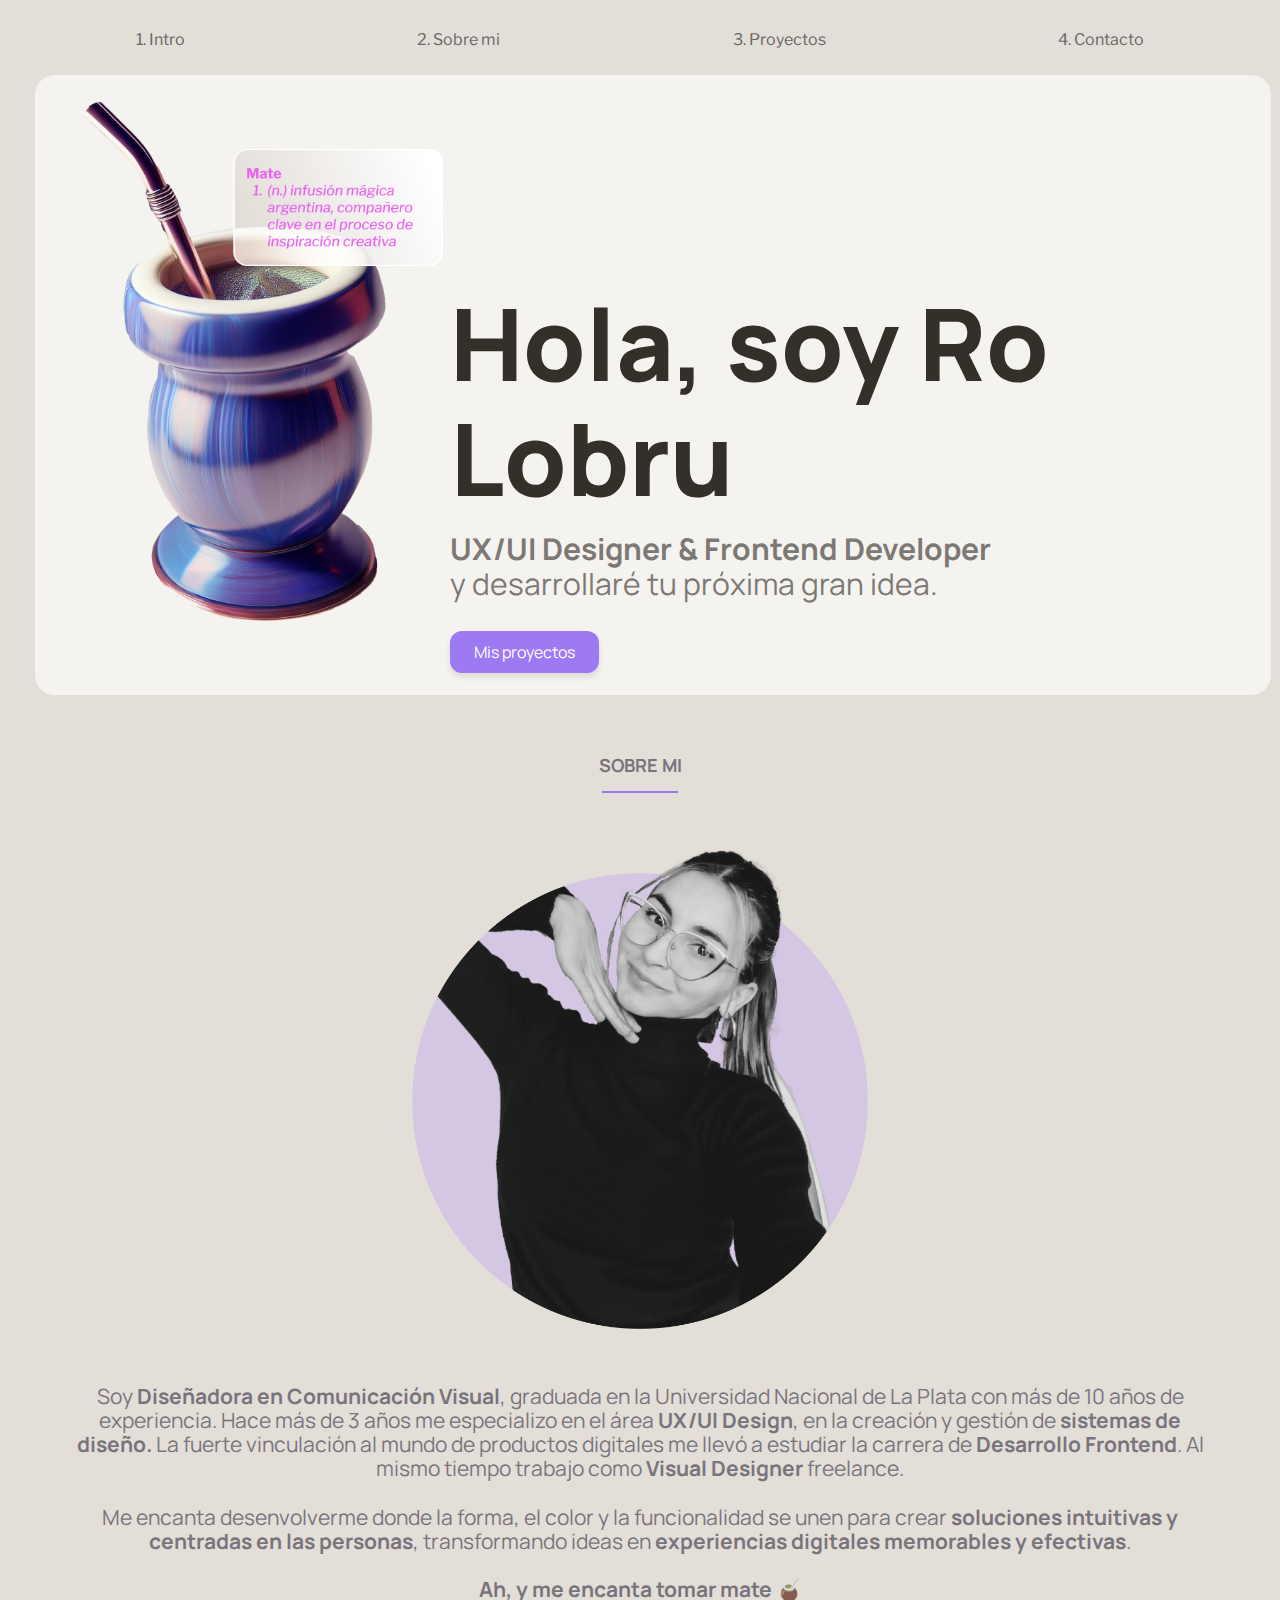
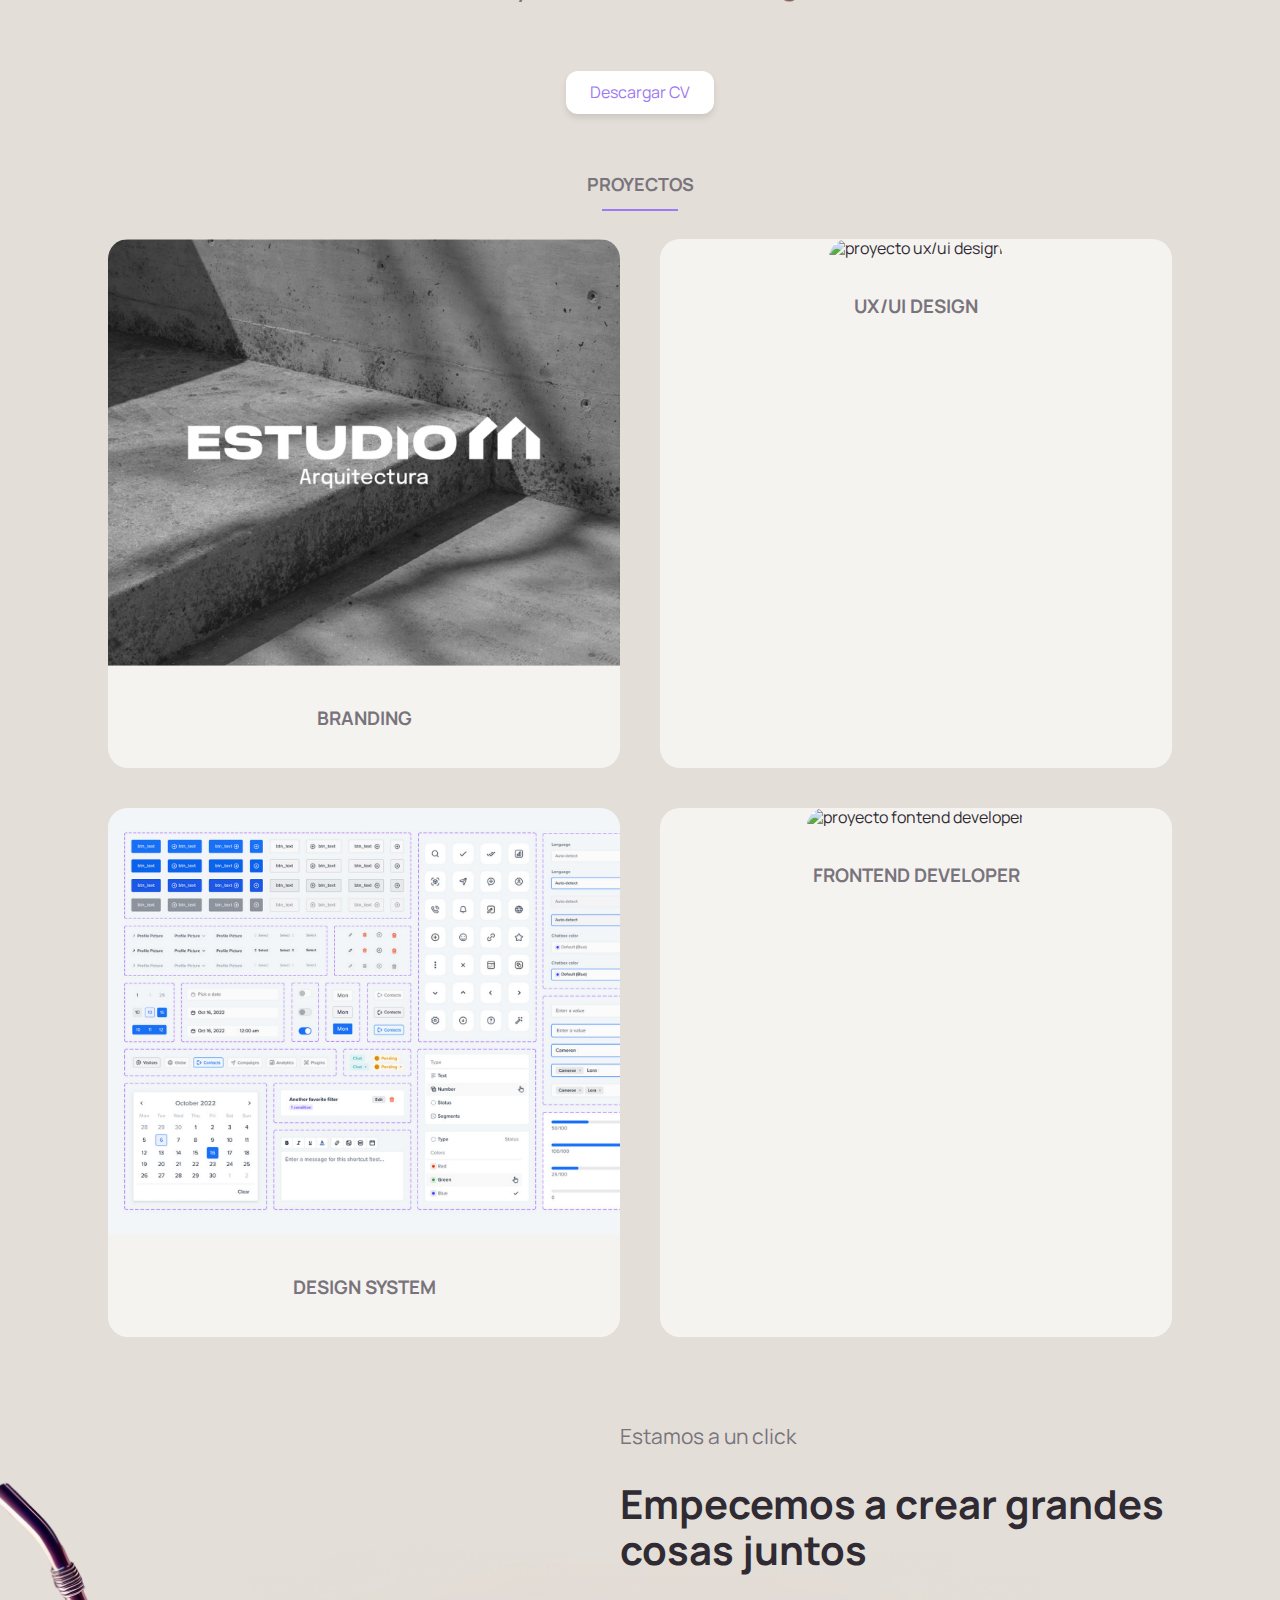
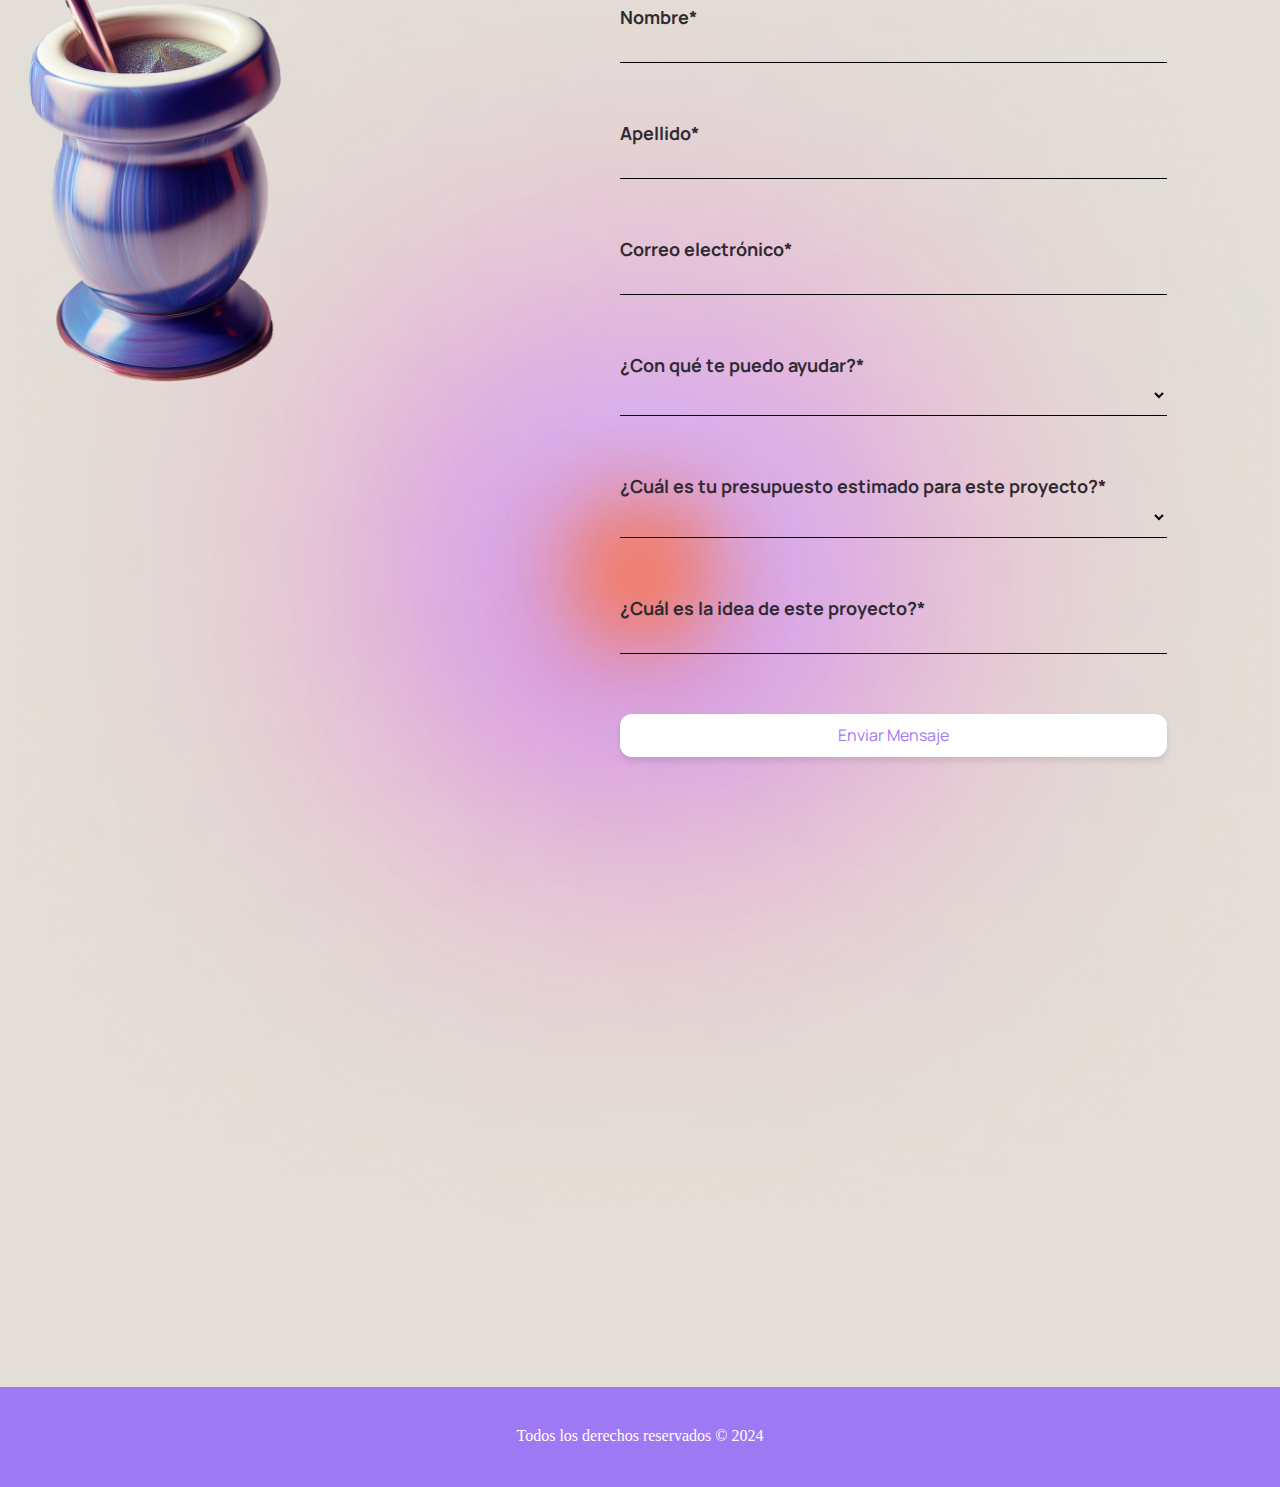
==== index.html @ 8828d111 "Agregando el footer" ====
<!DOCTYPE html>
<html lang="en">

<head>
    <meta charset="UTF-8">
    <meta name="viewport" content="width=device-width, initial-scale=1.0">
    <title>Portfolio</title>
    <link rel="stylesheet" href="style.css">
    <link rel="stylesheet" href="normalize.css">
    <link rel="preconnect" href="https://fonts.googleapis.com">
    <link rel="preconnect" href="https://fonts.gstatic.com" crossorigin>
    <link href="https://fonts.googleapis.com/css2?family=Libre+Franklin:ital,wght@0,100..900;1,100..900&display=swap"
        rel="stylesheet">
    <link rel="preconnect" href="https://fonts.googleapis.com">
    <link rel="preconnect" href="https://fonts.gstatic.com" crossorigin>
    <link
        href="https://fonts.googleapis.com/css2?family=Libre+Franklin:ital,wght@0,100..900;1,100..900&family=Manrope:wght@200..800&display=swap"
        rel="stylesheet">
</head>

<body>
    <header>
        <nav>
            <ul class="contenedor-menu">
                <li><a class="link" href="#intro">1. Intro</a></li>
                <li><a class="link" href="#sobre-mi">2. Sobre mi</a></li>
                <li><a class="link" href="#proyectos">3. Proyectos</a></li>
                <li><a class="link" href="#contacto">4. Contacto</a></li>
            </ul>

            <div class="icono">
                <img src="./icono-menu.svg" alt="icono-menu">
            </div>
        </nav>
    </header>

    <main>
        <section id="intro">
            <img src="./mate.png" alt="mate-bebida-creativa">
            <div class="contenedor-info">
                <h1>Hola, soy <b>Ro Lobru</b>
                </h1>
                <p> <b>UX/UI Designer & Frontend Developer</b>
                    <br> y desarrollaré tu próxima gran idea.
                </p>
                <button class="boton-proyectos">Mis proyectos</button>
            </div>
        </section>

        <section id="sobre-mi">
            <h2>SOBRE MI</h2>
            <hr class="linea-decorativa">
            <img src="./ro.png" alt="Rocio Lobruno - UX/UI Design, Frontend Developer">
            <p>Soy <b>Diseñadora en Comunicación Visual</b>, graduada en la Universidad Nacional de La Plata con más de
                10 años de experiencia. Hace más de 3 años me especializo en el área <b>UX/UI Design</b>, en la creación
                y gestión de <b>sistemas de diseño.</b> La fuerte vinculación al mundo de productos digitales me llevó a
                estudiar la carrera de <b>Desarrollo Frontend</b>. Al mismo tiempo trabajo como <b>Visual Designer</b>
                freelance.
                <br><br>Me encanta desenvolverme donde la forma, el color y la funcionalidad se unen para crear
                <b>soluciones intuitivas y centradas en las personas</b>, transformando ideas en <b>experiencias
                    digitales memorables y efectivas</b>.
                <br><br><b>Ah, y me encanta tomar mate 🧉</b>
            </p>
            <button class="boton-descargar">Descargar CV</button>
        </section>

        <section id="proyectos">
            <h2>PROYECTOS</h2>
            <hr class="linea-decorativa">

            <div class="grilla-proyectos">

                <section class="proyecto">
                    <img src="./proyecto1.png" alt="proyecto branding">
                    <h3 class="branding">BRANDING</h3>
                </section>

                <section class="proyecto">
                    <img src="./proyecto2.png" alt="proyecto ux/ui design">
                    <h3 class="branding">UX/UI DESIGN</h3>
                </section>

                <section class="proyecto">
                    <img src="./proyecto3.png" alt="proyecto design system">
                    <h3 class="branding">DESIGN SYSTEM</h3>
                </section>

                <section class="proyecto">
                    <img src="./proyecto4.png" alt="proyecto fontend developer">
                    <h3 class="branding">FRONTEND DEVELOPER</h3>
                </section>

            </div>
        </section>

        <section id="contacto">

            <form>
                <div class="contenedor-img">
                    <img src="./matesintexto.png" alt="mate-bebida-creativa">
                </div>

                <div class="contenedor-info">
                    <p>Estamos a un click</p>
                    <h2>Empecemos a crear grandes cosas juntos
                    </h2>

                    <div>
                        <label>Nombre*</label>
                        <input type="nombre" />
                    </div>
                    <div>
                        <label>Apellido*</label>
                        <input type="apellido" />
                    </div>
                    <div>
                        <label>Correo electrónico*</label>
                        <input type="correo-electrónico" />
                    </div>
                    <div>
                        <label>¿Con qué te puedo ayudar?*</label>
                        <select>
                            <option></option>
                            <option> Branding </option>
                            <option> Diseño UX/UI </option>
                            <option> Design System </option>
                            <option> Desarrollo Frontend </option>
                        </select>
                    </div>
                    <div>
                        <label>¿Cuál es tu presupuesto estimado para este proyecto?*</label>
                        <select>
                            <option></option>
                            <option> 10K - 20K USD </option>
                            <option> 20K - 50K USD </option>
                            <option> Más de 50K USD </option>
                        </select>
                    </div>
                    <div>
                        <label>¿Cuál es la idea de este proyecto?*</label>
                        <input type="idea-proyecto" />
                    </div>
                    <div>
                        <input class="submit" type="submit" value="Enviar Mensaje" />
                    </div>
                </div>
            </form>
        </section>
    </main>

    <footer>
        <div class="contenedor-footer">
            <p>Todos los derechos reservados © 2024</p>
        </div>
    </footer>

</body>


</html>
---- style.css ----
html, body {
    margin: 0;
    padding: 0;
    height: 100%; 
    display: flex;
    flex-direction: column;
    background-color: #E3DED8;
}

main {
    flex: 1; /* Esto hace que ocupe el espacio restante */
}


.contenedor-menu {
    display: none;
    margin: 20px;
}

.icono {
    display: flex;
    justify-content: end;
    height: 40px;
    align-items: center;
}
.icono img {
    margin: 20px 20px 0 0;
    height: 70%;
    color:  #302a33;
}

#intro {
    width: 85%;
    margin: 10px;
    padding: 10px;
    background-color: #F5F3F0;
    border-radius: 20px;
}

#intro img {
    width: auto;
    height: 400px;
}
.contenedor-info {
    margin: 10px;
    font-family: "Manrope", sans-serif;
}

#intro h1 {
    margin-top: -50px;
    font-size: 50px;
    color:  #302a33
}
#intro p {
    margin-top: -10px;
    font-size: 21px;
    color: #79747c;
}

#intro .boton-proyectos {
    background-color: #9d79f3;
    color:white;
    border: none;
    border-radius: 12px;
    padding: 12px 24px;
    font-size: 16px;
    cursor: pointer;
    box-shadow: 0 4px 6px rgba(0, 0, 0, 0.1);
    transition: all 0.2s ease-in-out;
    outline: none;
  }
  
  #intro .boton-proyectos:hover {
    box-shadow: 0 6px 12px rgba(0, 0, 0, 0.15);
    transform: translateY(-2px); 
  }
  
  #intro .boton-proyectos:active {
    box-shadow: 0 2px 4px rgba(0, 0, 0, 0.2);
    transform: translateY(1px);
  }
  
  #intro .boton-proyectos:focus {
    outline: 2px solid #9d79f3 (0, 122, 255, 0.4);
  }

#sobre-mi .linea-decorativa {
    height: 2px;
    background-color: #9d79f3;
    width: 6%;
    border-style: none;
  }

#sobre-mi {
    display: block;
    text-align: center;
    justify-content: center;
    font-family: "Manrope", sans-serif;
    color: #302a33;

}


#sobre-mi h2 {
    margin-top: 60px;
    font-size: 18px;
    color:  #79747c;
}

#sobre-mi img {
    margin: 0;
    padding: 0;
    width: auto;
    height: 300px;
}

#sobre-mi p {
    margin: 50px;
    margin-top: -20px;
    font-size: 16px;
    color: #79747c;
}


#sobre-mi .boton-descargar {
    background-color: white;
    color: #9d79f3;
    border: none;
    border-radius: 12px;
    padding: 12px 24px;
    font-size: 16px;
    cursor: pointer;
    box-shadow: 0 4px 6px rgba(0, 0, 0, 0.1);
    transition: all 0.2s ease-in-out;
    outline: none;
  }
  
  #sobre-mi .boton-descargar:hover {
    box-shadow: 0 6px 12px rgba(0, 0, 0, 0.15);
    transform: translateY(-2px); 
  }
  
  #sobre-mi .boton-descargar:active {
    box-shadow: 0 2px 4px rgba(0, 0, 0, 0.2);
    transform: translateY(1px);
  }
  
  #sobre-mi .boton-descargar:focus {
    outline: 2px solid #9d79f3 (0, 122, 255, 0.4);
}

#proyectos {
    display: block;
    text-align: center;
    justify-content: center;
    font-family: "Manrope", sans-serif;
    color: #302a33;
}

#proyectos .linea-decorativa {
    height: 2px;
    background-color: #9d79f3;
    width: 6%;
    border-style: none;
  }

#proyectos h2 {
    margin-top: 60px;
    font-size: 18px;
    color:  #79747c;
}

#proyectos .grilla-proyectos {
    width: 100%;
    display: flex;
    justify-content:center;
    flex-wrap: wrap;
}

.grilla-proyectos .proyecto {
    margin: 20px;
    width: 100%;
    background-color: #F5F3F0;
    border-radius: 20px;
}

.grilla-proyectos .proyecto img {
    width: 100%;
    border-radius: 20px 20px 0 0;

}
.grilla-proyectos .proyecto h3 {
    padding: 20px;
    font-family: "Manrope", sans-serif;
    color:#79747c;

}

/* #contacto {
    margin: 0px;
    background-image: url(./fondo-contacto.png);
    background-repeat: no-repeat;
    background-position:center;
    background-size: cover;
    height: 900px;
    display: flex;
    justify-content:flex-start; 
    align-items: stretch; 
    flex-direction: column;
} */
#contacto {
    margin: 0;
    background-image: url(./fondo-contacto.png);
    background-position:center;
    background-size: cover;
    display: flex;
    justify-content:flex-start; 
    align-items: stretch;
    flex-direction: column;
}

#contacto .contenedor-img {
    width: 100%;
    margin: 0;
    padding: 0;
    display: flex;
    justify-content: center;
    align-items: center;
}

#contacto .contenedor-img img {
    width: 250px;
    display: flex;
    justify-content: center;
}

#contacto .contenedor-info {
    margin: 10px;
    font-family: "Manrope", sans-serif;
}

#contacto .contenedor-info p {
    font-size: 21px;
    color: #79747c;
}

#contacto .contenedor-info h2 {
    font-size: 40px;
    color:  #302a33;
    font-weight:bolder;
}
 
#contacto form {
    margin: 10px;
    width: 95%;
    display: flex;
    flex-direction: column;
    justify-content: center;
    align-items: left;
}

#contacto label {
    display: flex;
    font-family: "Manrope", sans-serif;
    font-size: 18px;
    color:  #302a33;
    font-weight:bolder;
}

#contacto form input {
    background: none;
    width: 90%;
    border: none;
    border-bottom: 1px solid #000;
    font-size: 16px;
    padding: 8px 0;
    margin-bottom: 60px;
    outline: none;
    font-family: "Manrope", sans-serif;

}

#contacto form select {
    background: none;
    width: 90%;
    border: none;
    border-bottom: 1px solid #000;
    font-size: 16px;
    padding: 8px 0;
    margin-bottom: 60px;
    outline: none;
    font-family: "Manrope", sans-serif;
}

#contacto form option {
    background-color: #F5F3F0;
}

#contacto form .submit {
    background-color: white;
    color: #9d79f3;
    border: none;
    border-radius: 12px;
    padding: 12px 24px;
    font-size: 16px;
    cursor: pointer;
    box-shadow: 0 4px 6px rgba(0, 0, 0, 0.1);
    transition: all 0.2s ease-in-out;
    outline: none;
}

#contacto form .submit:hover {
    box-shadow: 0 6px 12px rgba(0, 0, 0, 0.15);
    transform: translateY(-2px); 
  }
  
#contacto form .submit:active {
    box-shadow: 0 2px 4px rgba(0, 0, 0, 0.2);
    transform: translateY(1px);
  }
  
#contacto form .submit:focus {
    outline: 2px solid #9d79f3 (0, 122, 255, 0.4);
}


footer .contenedor-footer {
    width:100%;
    height: 100px;
    background-color: #9d79f3;
    text-align: center;
    color: white;
    display: flex;
    justify-content: center;
    align-items: center;
}

@media (min-width: 768px) {  /* tablet */
    header {
        height: 40px; /* Alto fijo del header */
        width: 100vw;
    }
    
    .contenedor-menu {
        height: 40px;
        display: flex;
        justify-content: space-around;
        align-items: center;
        list-style: none;
        margin-top: 20px;
        padding: 0;
    }
    
    .link {
        text-decoration: none; /* Quita el subrayado de los links */
        color: #696969; /* Color de los links */
        font-size: 16px; /* Tamaño de fuente de los links */
        font-family: "Libre Franklin", sans-serif;
    }
    
    .icono {
        display: none; /* Oculta el ícono por defecto */
    }

    #intro {
        display: flex;
        width: 94%;
        margin: 10px;
        padding: 10px;
        background-color: #F5F3F0;
        border-radius: 20px;
    }

    #intro img {
        width: auto;
        height: 400px;
    }

    .contenedor-info {
        margin: 0;
        padding: 0;
        font-family: "Manrope", sans-serif;
    }

    #intro h1 {
        margin-top: 90px;
        font-size: 70px;
        font-weight:900;
        color: #33302A
    }

    #intro p {
        margin-top: -50px;
        font-size: 20px;
        color: #7C7974
    }

    #sobre-mi img {
        margin: 0;
        width: auto;
        height: 500px;
    }
    #sobre-mi p {
        margin: 70px;
        margin-top: -20px;
        font-size: 18px;
        color: #79747c;
    }

    .grilla-proyectos .proyecto {
        width: 40%;
        background-color: #F5F3F0;
        border-radius: 20px;
    }

    #contacto .contenedor-img {
        width: 100%;
        display: flex;
        justify-content: center;
        align-items: center;
    }
    
    #contacto .contenedor-img img {
        width: 250px;
    }


    
}



@media (min-width: 1024px) { /* escritorio */
    #intro {
        display: flex;
        width: 95%;
        margin: 35px;
        padding: 10px;
        background-color: #F5F3F0;
        border-radius: 20px;
    }
    
    #intro img {
        width: auto;
        height: 600px;
    }
    .contenedor-info {
        font-family: "Manrope", sans-serif;
    }
    #intro h1 {
        margin-top: 200px;
        font-size: 100px;
        font-weight:900;
        color: #33302A
    }
    #intro p {
        margin-top: -50px;
        font-size: 30px;
        color: #7C7974
    }
    
    #sobre-mi img {
        margin: 0;
        width: auto;
        height: 600px;
    }

    #sobre-mi p {
        margin: 70px;
        margin-top: -20px;
        font-size: 21px;
        color: #79747c;
    }

    .grilla-proyectos .proyecto {
        width: 40%;
        background-color: #F5F3F0;
        border-radius: 20px;
    }

    #contacto .contenedor-img img {
        position: relative;
        top: 100px;
        right: 500px;
        width: 500px;
    }

    #contacto .contenedor-info {
        width: 50%;
        position: relative;
        left: 600px;
        top: -550px;
    }

}
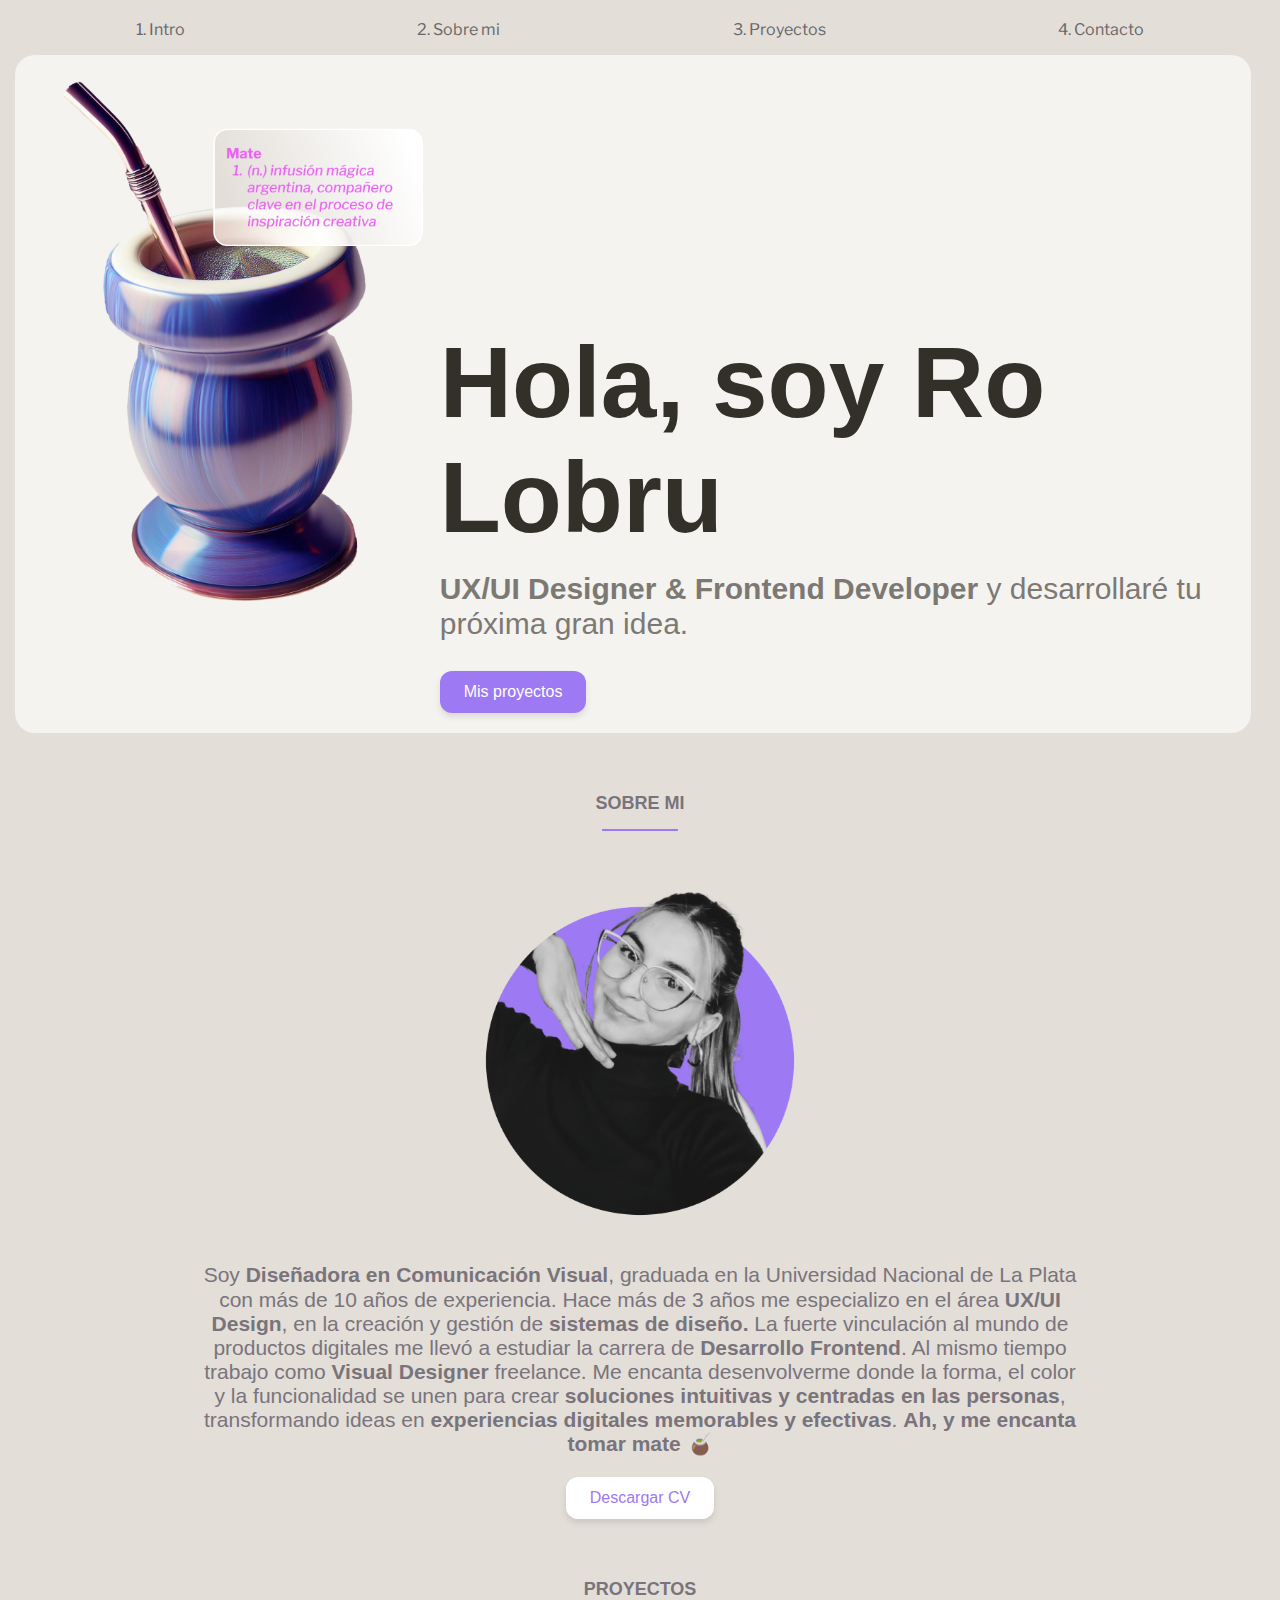
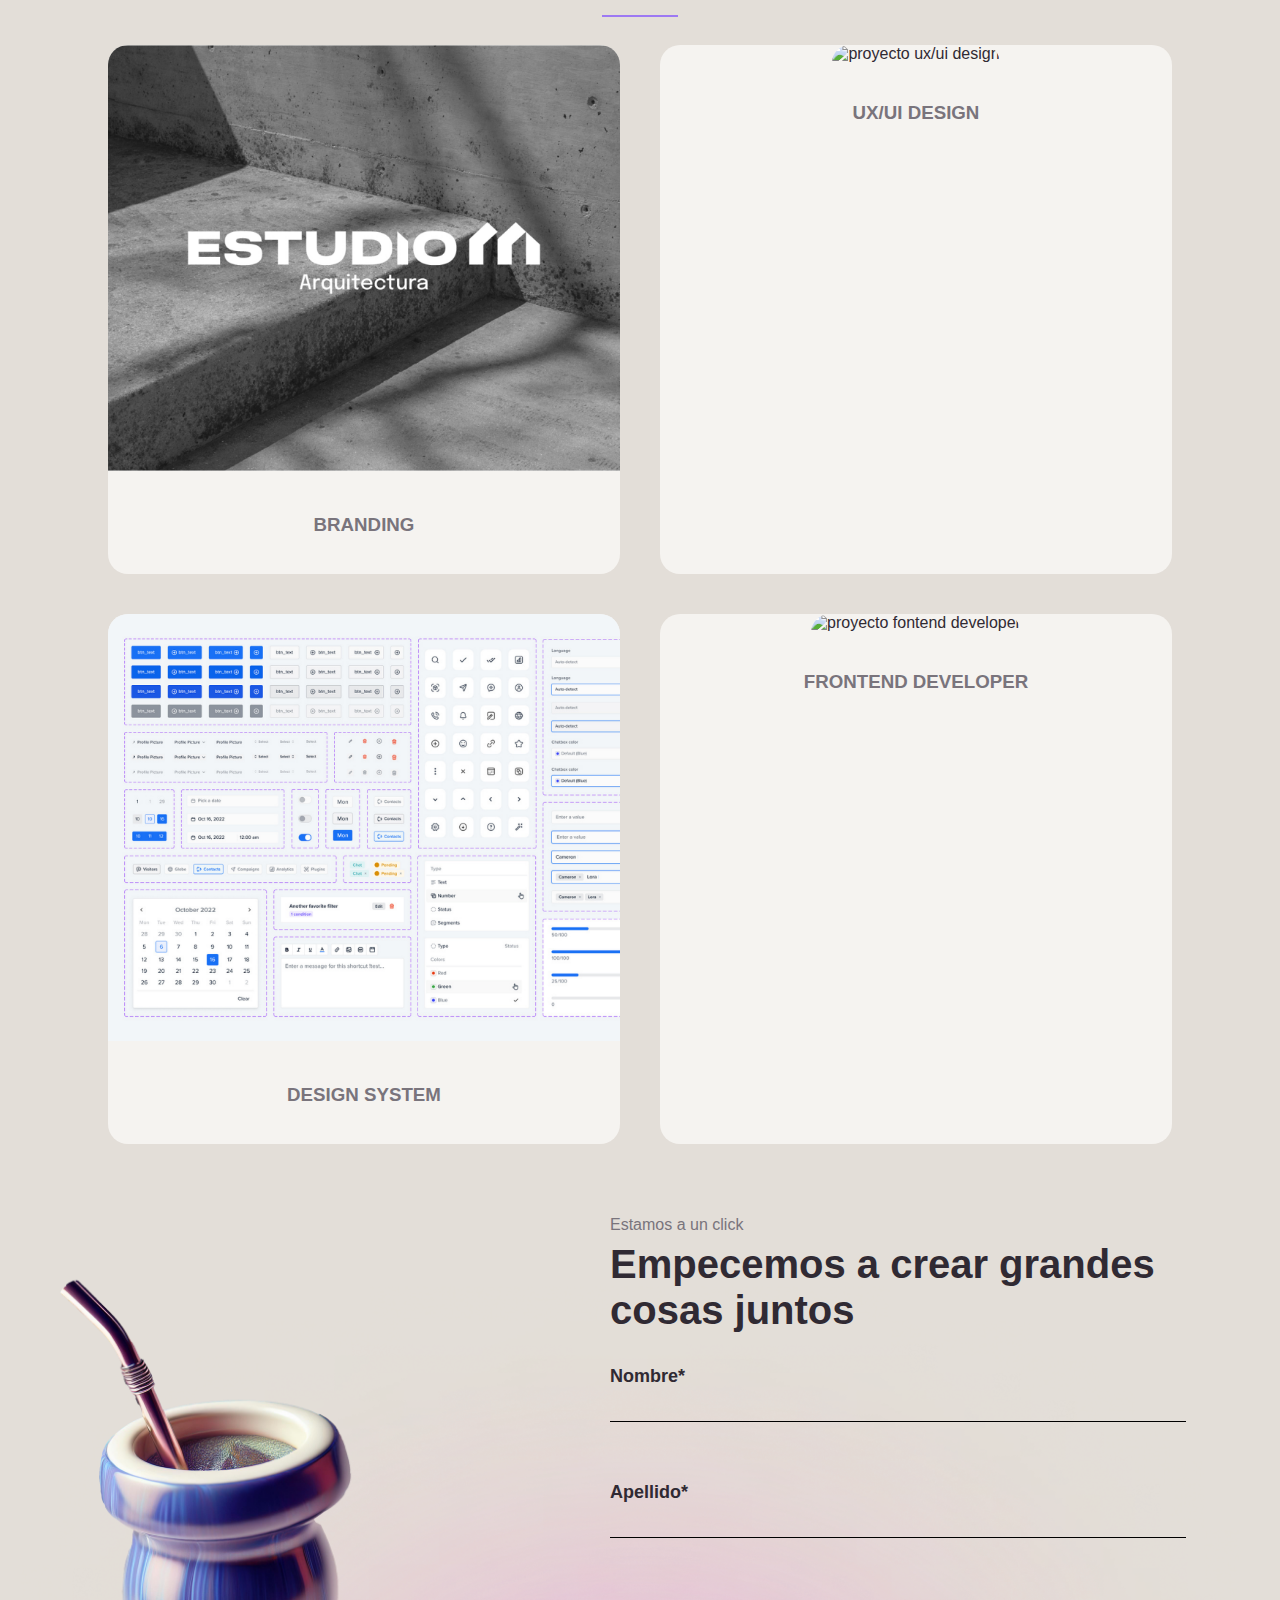
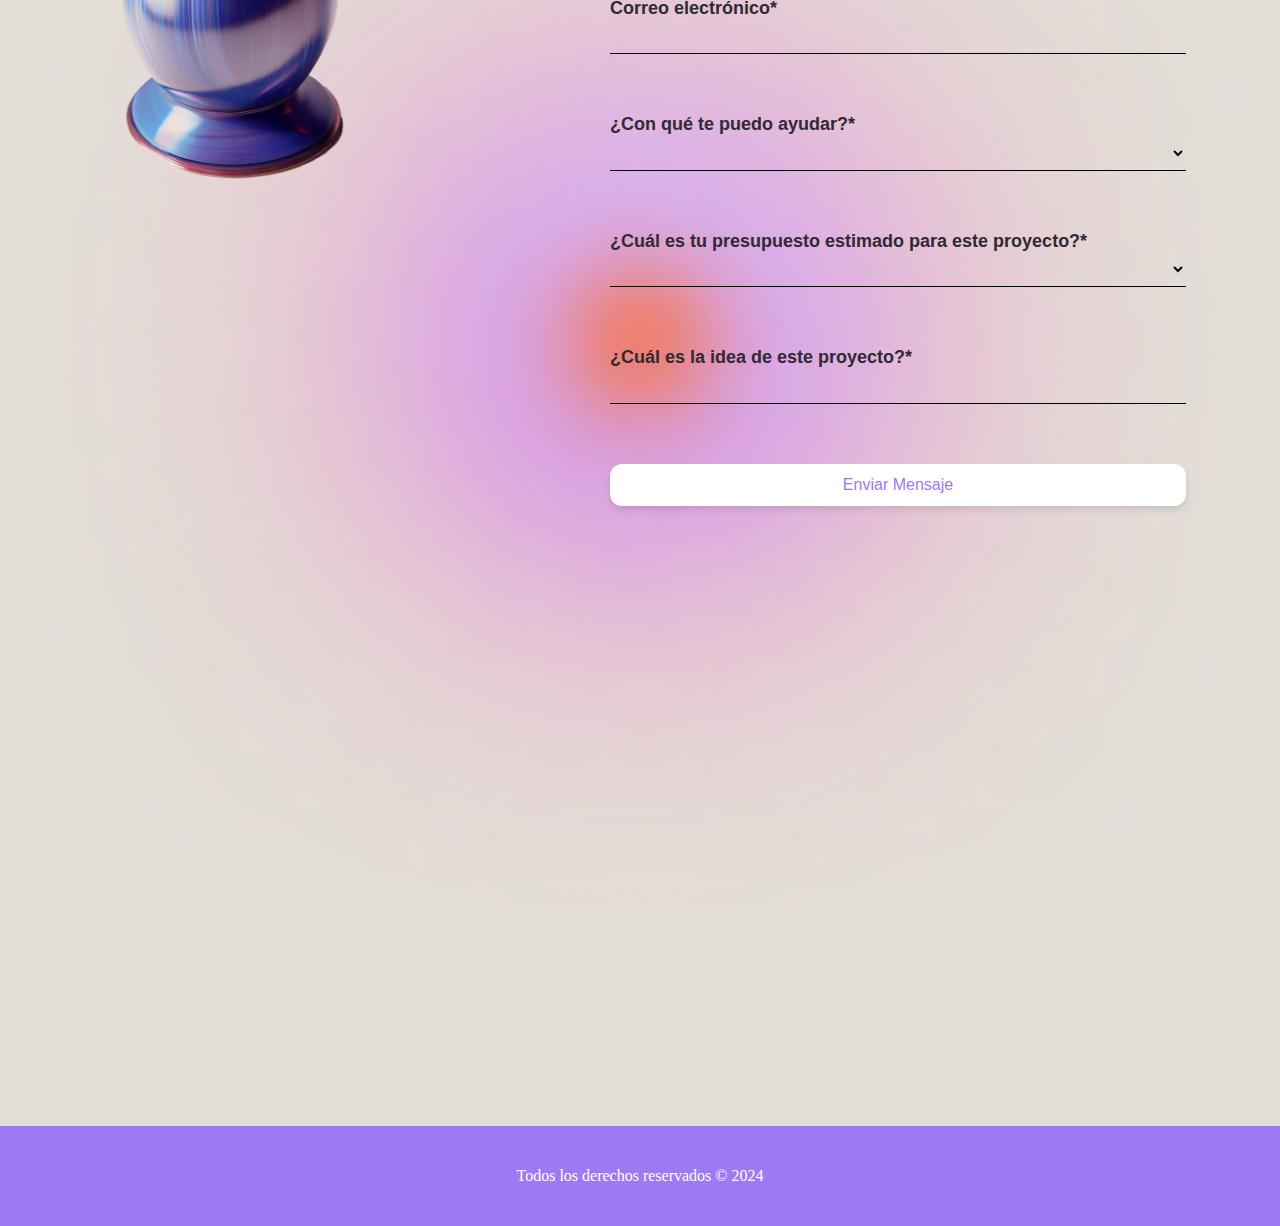
==== commit 10351b91: "primera devolucion de guille" ====
--- a/index.html
+++ b/index.html
@@ -10,11 +10,6 @@
     <link rel="preconnect" href="https://fonts.googleapis.com">
     <link rel="preconnect" href="https://fonts.gstatic.com" crossorigin>
     <link href="https://fonts.googleapis.com/css2?family=Libre+Franklin:ital,wght@0,100..900;1,100..900&display=swap"
-        rel="stylesheet">
-    <link rel="preconnect" href="https://fonts.googleapis.com">
-    <link rel="preconnect" href="https://fonts.gstatic.com" crossorigin>
-    <link
-        href="https://fonts.googleapis.com/css2?family=Libre+Franklin:ital,wght@0,100..900;1,100..900&family=Manrope:wght@200..800&display=swap"
         rel="stylesheet">
 </head>
 
@@ -41,9 +36,9 @@
                 <h1>Hola, soy <b>Ro Lobru</b>
                 </h1>
                 <p> <b>UX/UI Designer & Frontend Developer</b>
-                    <br> y desarrollaré tu próxima gran idea.
+                     y desarrollaré tu próxima gran idea.
                 </p>
-                <button class="boton-proyectos">Mis proyectos</button>
+                <button class="boton-proyectos" onclick="location.href='#proyectos'">Mis proyectos</button>
             </div>
         </section>
 
@@ -56,51 +51,58 @@
                 y gestión de <b>sistemas de diseño.</b> La fuerte vinculación al mundo de productos digitales me llevó a
                 estudiar la carrera de <b>Desarrollo Frontend</b>. Al mismo tiempo trabajo como <b>Visual Designer</b>
                 freelance.
-                <br><br>Me encanta desenvolverme donde la forma, el color y la funcionalidad se unen para crear
+
+
+                Me encanta desenvolverme donde la forma, el color y la funcionalidad se unen para crear
                 <b>soluciones intuitivas y centradas en las personas</b>, transformando ideas en <b>experiencias
                     digitales memorables y efectivas</b>.
-                <br><br><b>Ah, y me encanta tomar mate 🧉</b>
+
+                    
+                <b>Ah, y me encanta tomar mate 🧉</b>
             </p>
-            <button class="boton-descargar">Descargar CV</button>
+            <a href="./cv-ro-lobru.pdf" download="CV_Ro_Lobru">
+                <button class="boton-descargar">Descargar CV</button>
+            </a>
         </section>
 
         <section id="proyectos">
             <h2>PROYECTOS</h2>
             <hr class="linea-decorativa">
-
+        
             <div class="grilla-proyectos">
 
-                <section class="proyecto">
-                    <img src="./proyecto1.png" alt="proyecto branding">
+                <section class="proyecto" >
+                <img src="./proyecto1.png" alt="proyecto branding" >
                     <h3 class="branding">BRANDING</h3>
                 </section>
 
-                <section class="proyecto">
-                    <img src="./proyecto2.png" alt="proyecto ux/ui design">
-                    <h3 class="branding">UX/UI DESIGN</h3>
+                <section class="proyecto" >
+                <img src="./proyecto2.png" alt="proyecto ux/ui design">
+                <h3 class="branding">UX/UI DESIGN</h3>
                 </section>
 
                 <section class="proyecto">
-                    <img src="./proyecto3.png" alt="proyecto design system">
-                    <h3 class="branding">DESIGN SYSTEM</h3>
+                <img src="./proyecto3.png" alt="proyecto design system">
+                <h3 class="branding">DESIGN SYSTEM</h3>
                 </section>
 
                 <section class="proyecto">
-                    <img src="./proyecto4.png" alt="proyecto fontend developer">
-                    <h3 class="branding">FRONTEND DEVELOPER</h3>
-                </section>
+                <img src="./proyecto4.png" alt="proyecto fontend developer">
+                <h3 class="branding">FRONTEND DEVELOPER</h3>
+            </section>
 
             </div>
         </section>
 
+
         <section id="contacto">
 
-            <form>
+            <div>
                 <div class="contenedor-img">
                     <img src="./matesintexto.png" alt="mate-bebida-creativa">
                 </div>
 
-                <div class="contenedor-info">
+                <form class="contenedor-info">
                     <p>Estamos a un click</p>
                     <h2>Empecemos a crear grandes cosas juntos
                     </h2>
--- a/style.css
+++ b/style.css
@@ -1,4 +1,8 @@
-html, body {
+html {
+    scroll-behavior: smooth;
+}
+
+body {
     margin: 0;
     padding: 0;
     height: 100%; 
@@ -12,18 +16,18 @@
 }
 
 
-.contenedor-menu {
+header nav .contenedor-menu {
     display: none;
     margin: 20px;
 }
 
-.icono {
+header nav .icono {
     display: flex;
     justify-content: end;
     height: 40px;
     align-items: center;
 }
-.icono img {
+header nav .icono img {
     margin: 20px 20px 0 0;
     height: 70%;
     color:  #302a33;
@@ -41,23 +45,23 @@
     width: auto;
     height: 400px;
 }
-.contenedor-info {
+#intro .contenedor-info {
     margin: 10px;
     font-family: "Manrope", sans-serif;
 }
 
-#intro h1 {
+#intro .contenedor-info h1 {
     margin-top: -50px;
     font-size: 50px;
     color:  #302a33
 }
-#intro p {
-    margin-top: -10px;
+#intro .contenedor-info p {
+    margin-top: -20px;
     font-size: 21px;
     color: #79747c;
 }
 
-#intro .boton-proyectos {
+#intro .contenedor-info .boton-proyectos {
     background-color: #9d79f3;
     color:white;
     border: none;
@@ -70,17 +74,17 @@
     outline: none;
   }
   
-  #intro .boton-proyectos:hover {
+  #intro .contenedor-info .boton-proyectos:hover {
     box-shadow: 0 6px 12px rgba(0, 0, 0, 0.15);
     transform: translateY(-2px); 
   }
   
-  #intro .boton-proyectos:active {
+  #intro .contenedor-info .boton-proyectos:active {
     box-shadow: 0 2px 4px rgba(0, 0, 0, 0.2);
     transform: translateY(1px);
   }
   
-  #intro .boton-proyectos:focus {
+  #intro .contenedor-info .boton-proyectos:focus {
     outline: 2px solid #9d79f3 (0, 122, 255, 0.4);
   }
 
@@ -108,14 +112,15 @@
 }
 
 #sobre-mi img {
-    margin: 0;
+    margin-bottom: 20px;
     padding: 0;
     width: auto;
     height: 300px;
 }
 
 #sobre-mi p {
-    margin: 50px;
+    text-align: left;
+    margin: 20px;
     margin-top: -20px;
     font-size: 16px;
     color: #79747c;
@@ -195,6 +200,7 @@
     color:#79747c;
 
 }
+
 
 /* #contacto {
     margin: 0px;
@@ -208,15 +214,21 @@
     align-items: stretch; 
     flex-direction: column;
 } */
+
 #contacto {
     margin: 0;
     background-image: url(./fondo-contacto.png);
-    background-position:center;
+    background-position: center;
+    background-size: cover;
+    width: 100%
+
+    
+    /* background-position:center;
     background-size: cover;
     display: flex;
     justify-content:flex-start; 
     align-items: stretch;
-    flex-direction: column;
+    flex-direction: column; */
 }
 
 #contacto .contenedor-img {
@@ -235,12 +247,11 @@
 }
 
 #contacto .contenedor-info {
-    margin: 10px;
     font-family: "Manrope", sans-serif;
 }
 
 #contacto .contenedor-info p {
-    font-size: 21px;
+    font-size: 16px;
     color: #79747c;
 }
 
@@ -248,6 +259,7 @@
     font-size: 40px;
     color:  #302a33;
     font-weight:bolder;
+    margin-top: -10px;
 }
  
 #contacto form {
@@ -341,34 +353,30 @@
         width: 100vw;
     }
     
-    .contenedor-menu {
+    header nav .contenedor-menu {
         height: 40px;
         display: flex;
         justify-content: space-around;
         align-items: center;
         list-style: none;
-        margin-top: 20px;
+        margin-top: 10px;
         padding: 0;
     }
     
-    .link {
+    header nav .link {
         text-decoration: none; /* Quita el subrayado de los links */
         color: #696969; /* Color de los links */
         font-size: 16px; /* Tamaño de fuente de los links */
         font-family: "Libre Franklin", sans-serif;
     }
     
-    .icono {
+    header nav .icono {
         display: none; /* Oculta el ícono por defecto */
     }
 
     #intro {
         display: flex;
         width: 94%;
-        margin: 10px;
-        padding: 10px;
-        background-color: #F5F3F0;
-        border-radius: 20px;
     }
 
     #intro img {
@@ -382,27 +390,23 @@
         font-family: "Manrope", sans-serif;
     }
 
-    #intro h1 {
-        margin-top: 90px;
+    #intro .contenedor-info h1 {
+        margin-top: 50px;
         font-size: 70px;
         font-weight:900;
         color: #33302A
     }
 
-    #intro p {
-        margin-top: -50px;
+    #intro .contenedor-info p {
         font-size: 20px;
         color: #7C7974
     }
 
     #sobre-mi img {
-        margin: 0;
         width: auto;
-        height: 500px;
+        height: 250px;
     }
     #sobre-mi p {
-        margin: 70px;
-        margin-top: -20px;
         font-size: 18px;
         color: #79747c;
     }
@@ -412,9 +416,11 @@
         background-color: #F5F3F0;
         border-radius: 20px;
     }
+    
+
 
     #contacto .contenedor-img {
-        width: 100%;
+        width: 45%;
         display: flex;
         justify-content: center;
         align-items: center;
@@ -432,28 +438,24 @@
 
 @media (min-width: 1024px) { /* escritorio */
     #intro {
-        display: flex;
         width: 95%;
-        margin: 35px;
-        padding: 10px;
-        background-color: #F5F3F0;
-        border-radius: 20px;
+        margin: 15px;
     }
     
     #intro img {
         width: auto;
         height: 600px;
     }
-    .contenedor-info {
+    #intro .contenedor-info {
         font-family: "Manrope", sans-serif;
     }
-    #intro h1 {
-        margin-top: 200px;
+    #intro .contenedor-info h1 {
+        margin-top: 250px;
         font-size: 100px;
         font-weight:900;
         color: #33302A
     }
-    #intro p {
+    #intro .contenedor-info p {
         margin-top: -50px;
         font-size: 30px;
         color: #7C7974
@@ -462,14 +464,16 @@
     #sobre-mi img {
         margin: 0;
         width: auto;
-        height: 600px;
+        height: 400px;
     }
 
     #sobre-mi p {
-        margin: 70px;
-        margin-top: -20px;
+        margin-right: 200px;
+        margin-left: 200px;
+        margin-top: 20px;
         font-size: 21px;
         color: #79747c;
+        text-align: center;
     }
 
     .grilla-proyectos .proyecto {
@@ -478,11 +482,13 @@
         border-radius: 20px;
     }
 
+
     #contacto .contenedor-img img {
         position: relative;
         top: 100px;
-        right: 500px;
+        right: 100px;
         width: 500px;
+    
     }
 
     #contacto .contenedor-info {
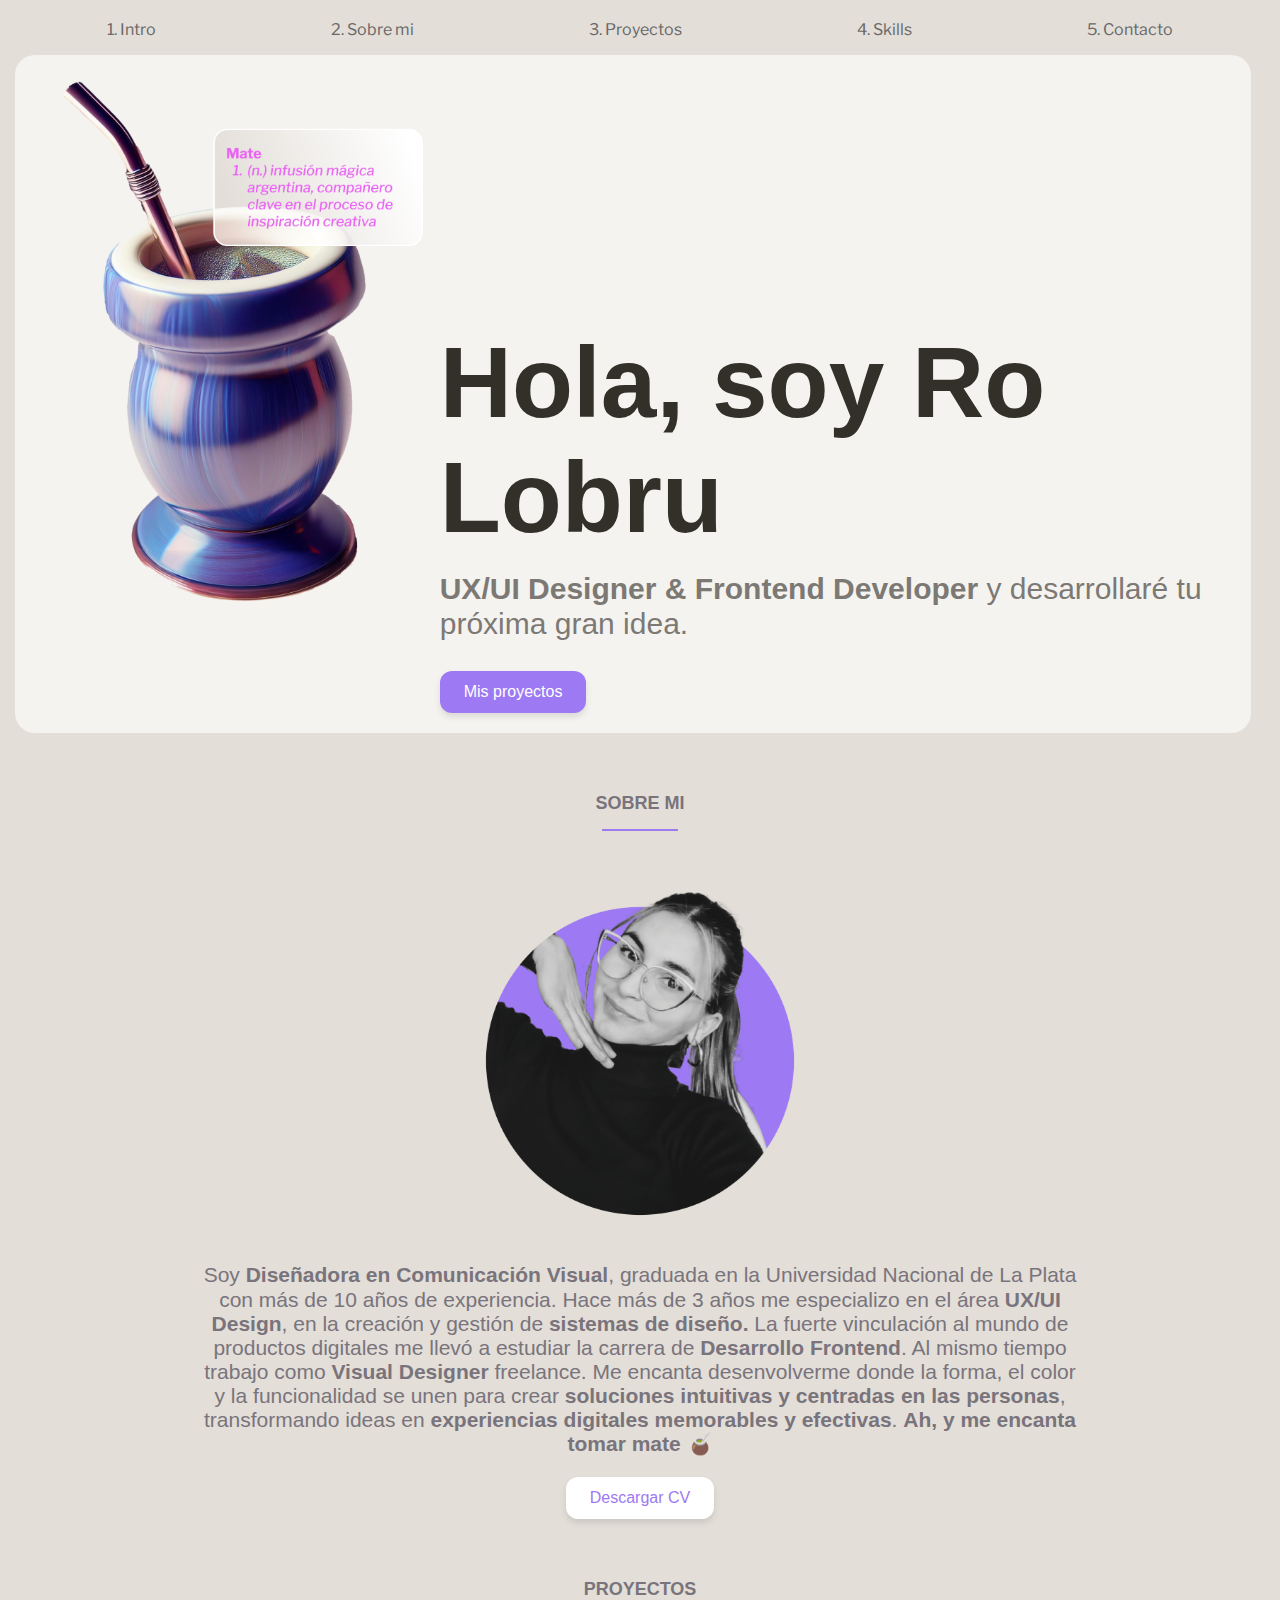
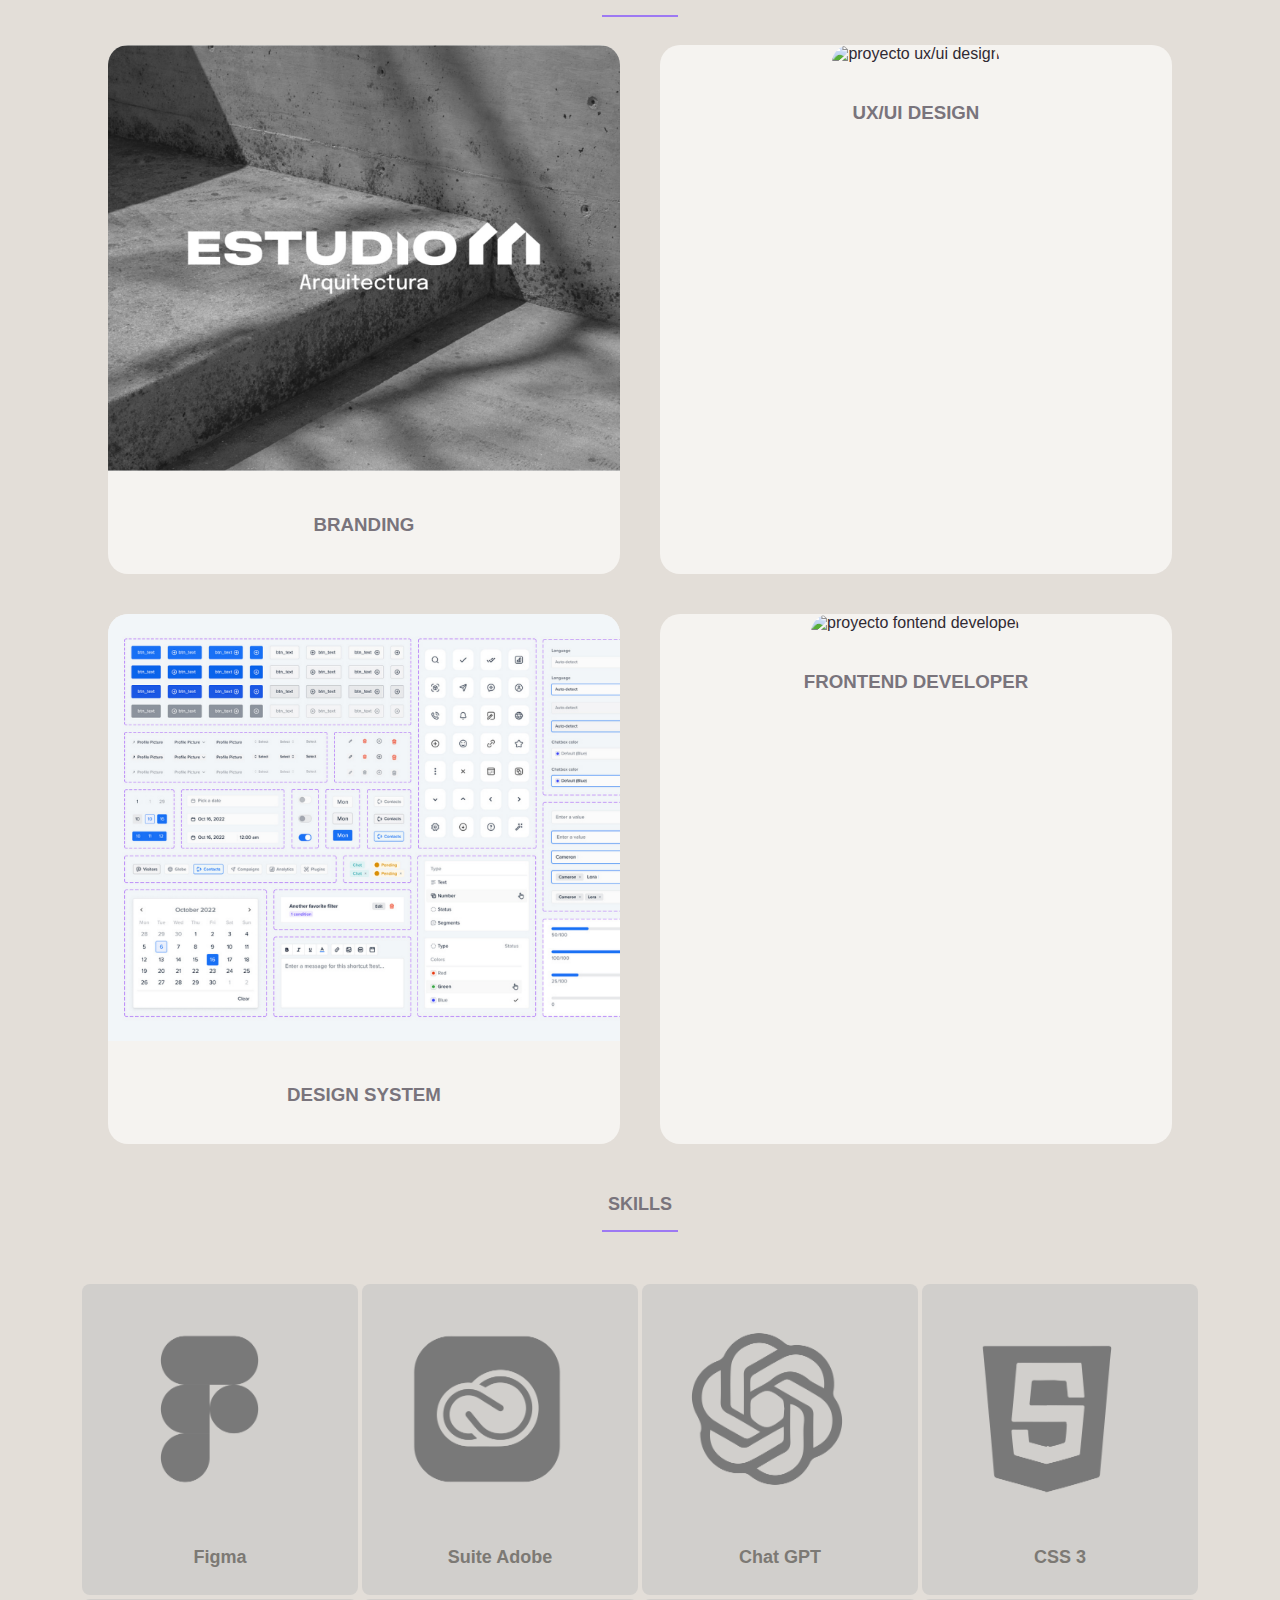
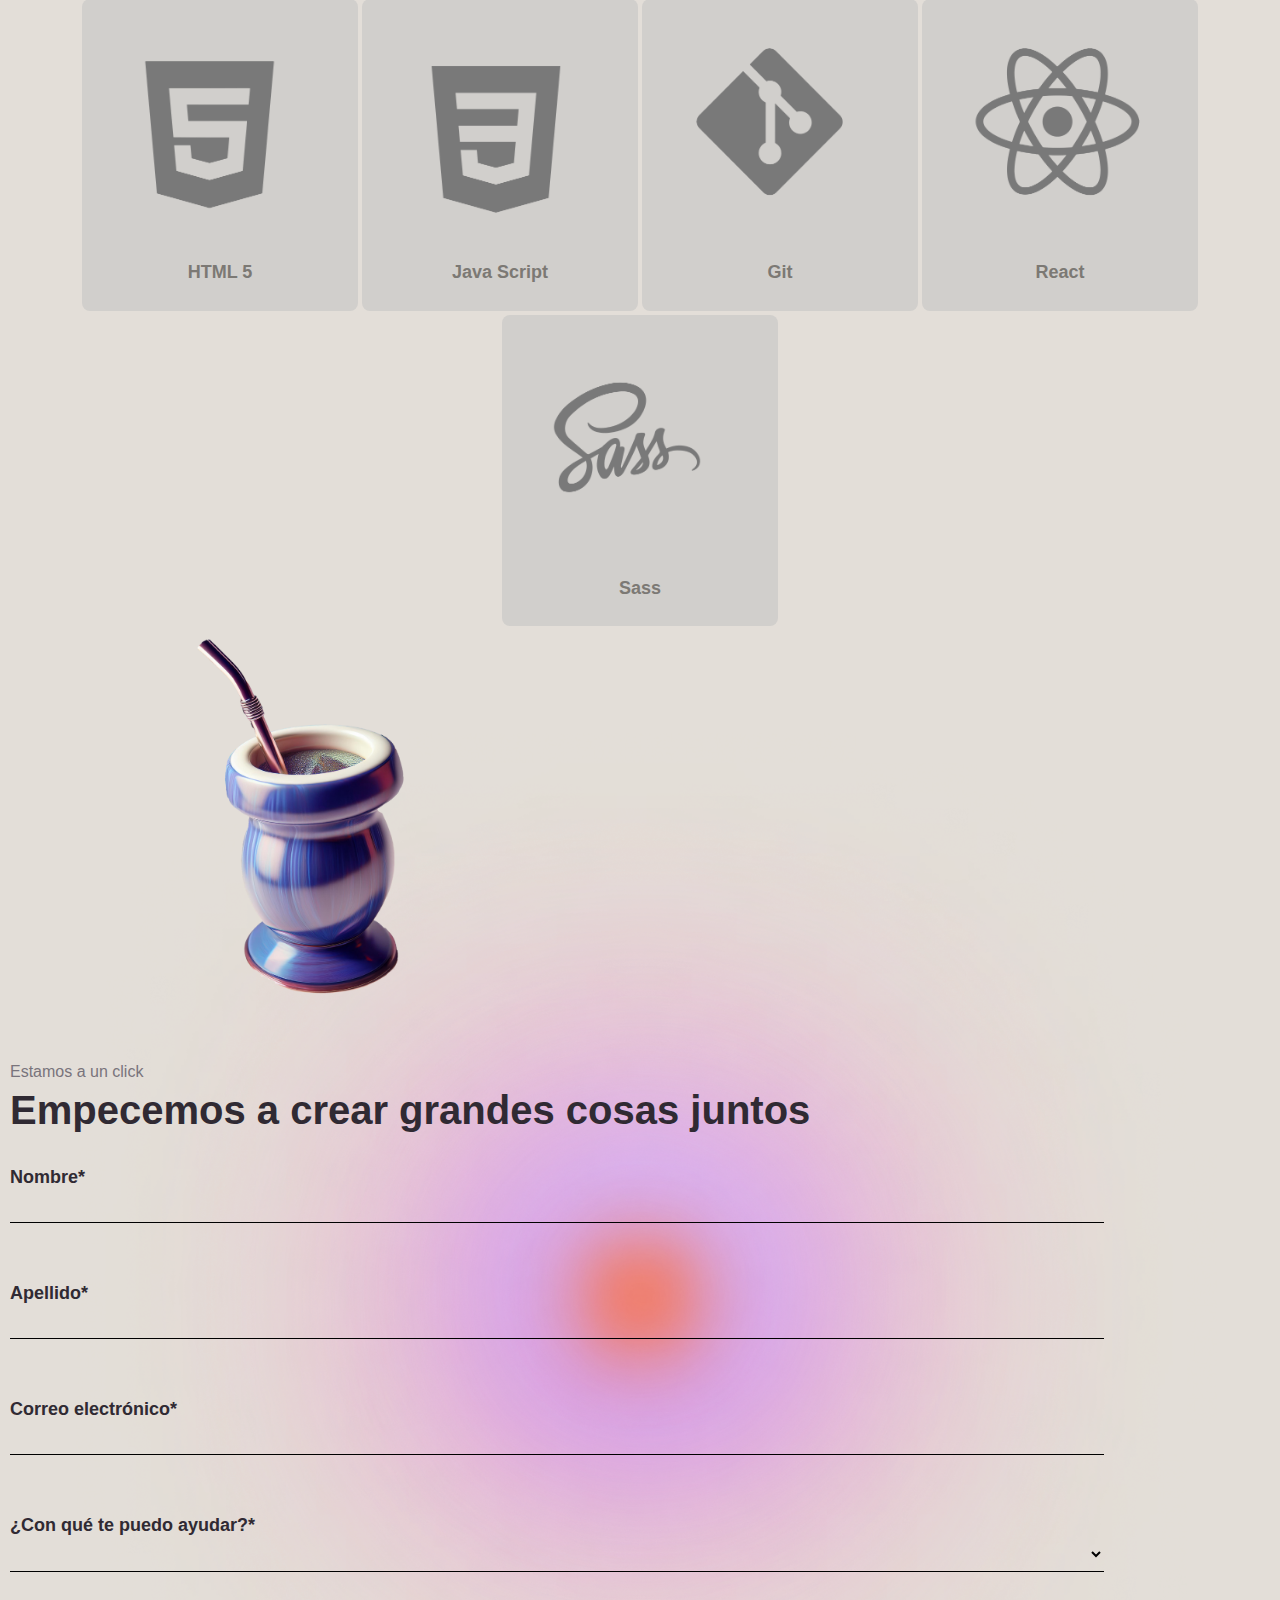
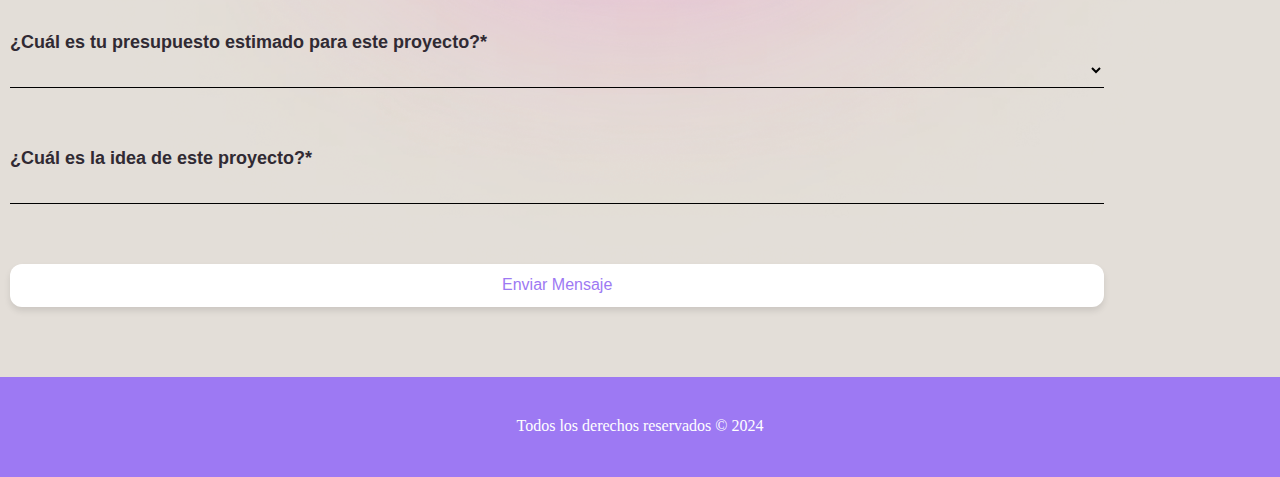
==== commit f94c235d: "cerrando la devolucion de  guille" ====
--- a/index.html
+++ b/index.html
@@ -20,7 +20,8 @@
                 <li><a class="link" href="#intro">1. Intro</a></li>
                 <li><a class="link" href="#sobre-mi">2. Sobre mi</a></li>
                 <li><a class="link" href="#proyectos">3. Proyectos</a></li>
-                <li><a class="link" href="#contacto">4. Contacto</a></li>
+                <li><a class="link" href="#skills">4. Skills</a></li>
+                <li><a class="link" href="#contacto">5. Contacto</a></li>
             </ul>
 
             <div class="icono">
@@ -94,12 +95,59 @@
             </div>
         </section>
 
+        <section id="skills">
+                <h2>SKILLS</h2>
+                <hr class="linea-decorativa">
+
+
+            <section>
+            <div>
+                <img src="./figma.png" alt="figma">
+                <h3>Figma</h3>
+            </div>
+            <div>
+                <img src="./adobe.png" alt="figma">
+                <h3>Suite Adobe</h3>
+            </div>
+            <div>
+                <img src="./gpt.png" alt="figma">
+                <h3>Chat GPT</h3>
+            </div>
+            <div>
+                <img src="./css.png" alt="figma">
+                <h3>CSS 3</h3>
+            </div>
+            <div>
+                <img src="./html.png" alt="figma">
+                <h3>HTML 5</h3>
+            </div>
+            <div>
+                <img src="./java.png" alt="figma">
+                <h3>Java Script</h3>
+            </div>
+            <div>
+                <img src="./git.png" alt="figma">
+                <h3>Git</h3>
+            </div>
+            <div>
+                <img src="./react.png" alt="figma">
+                <h3>React</h3>
+            </div>
+            <div>
+                <img src="./saa.png" alt="figma">
+                <h3>Sass</h3>
+            </div>
+            </section>
+        </section>
+
+
+
 
         <section id="contacto">
 
             <div>
                 <div class="contenedor-img">
-                    <img src="./matesintexto.png" alt="mate-bebida-creativa">
+                    <img src="./mate2.png" alt="mate-bebida-creativa">
                 </div>
 
                 <form class="contenedor-info">
--- a/style.css
+++ b/style.css
@@ -202,18 +202,61 @@
 }
 
 
-/* #contacto {
-    margin: 0px;
-    background-image: url(./fondo-contacto.png);
-    background-repeat: no-repeat;
-    background-position:center;
-    background-size: cover;
-    height: 900px;
-    display: flex;
-    justify-content:flex-start; 
-    align-items: stretch; 
-    flex-direction: column;
-} */
+#skills h2 {
+    margin-top: 30px;
+    font-family: "Manrope", sans-serif;
+    font-size: 18px;
+    color:  #79747c;
+    text-align: center;
+}
+
+
+#skills .linea-decorativa {
+    margin-bottom: 50px;
+    height: 2px;
+    background-color: #9d79f3;
+    width: 6%;
+    border-style: none;
+  }
+
+
+
+  #skills section {
+    width: 100%;
+    display: flex;
+    justify-content:center;
+    flex-wrap: wrap;
+}
+
+#skills div {
+    width: 20%;
+    margin: 2px;
+    padding: 10px;
+    background-color: #D1CFCC;
+    border-radius: 8px;
+}
+
+
+#skills div img {
+    width: 90%;
+}
+
+#skills div h3 {
+        text-align: center;
+
+    font-size: 18px;
+    color:  #7C7974;
+    font-family: "Manrope", sans-serif;
+}
+
+
+
+
+
+
+
+
+
 
 #contacto {
     margin: 0;
@@ -241,7 +284,7 @@
 }
 
 #contacto .contenedor-img img {
-    width: 250px;
+    width: 150px;
     display: flex;
     justify-content: center;
 }
@@ -483,7 +526,13 @@
     }
 
 
-    #contacto .contenedor-img img {
+    }
+
+
+
+
+
+    /* #contacto .contenedor-img img {
         position: relative;
         top: 100px;
         right: 100px;
@@ -496,6 +545,5 @@
         position: relative;
         left: 600px;
         top: -550px;
-    }
-
-}+    } */
+
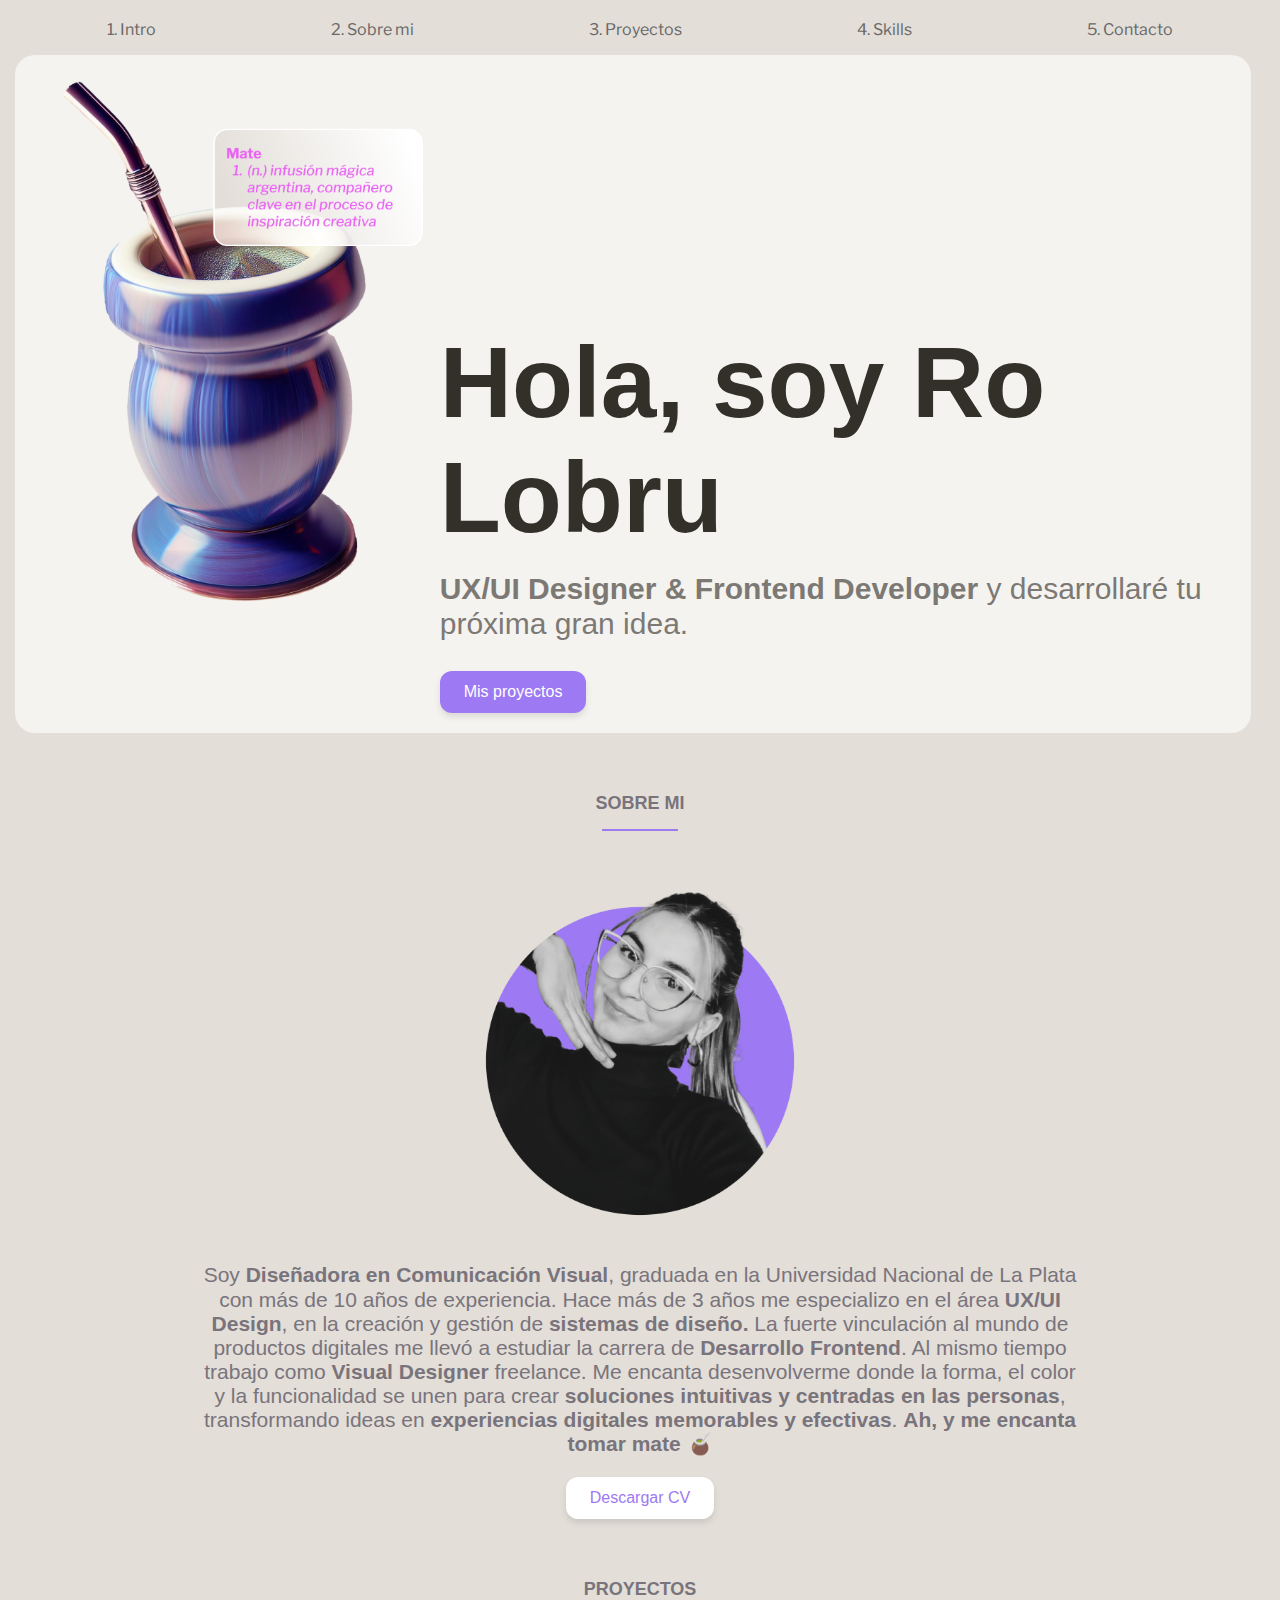
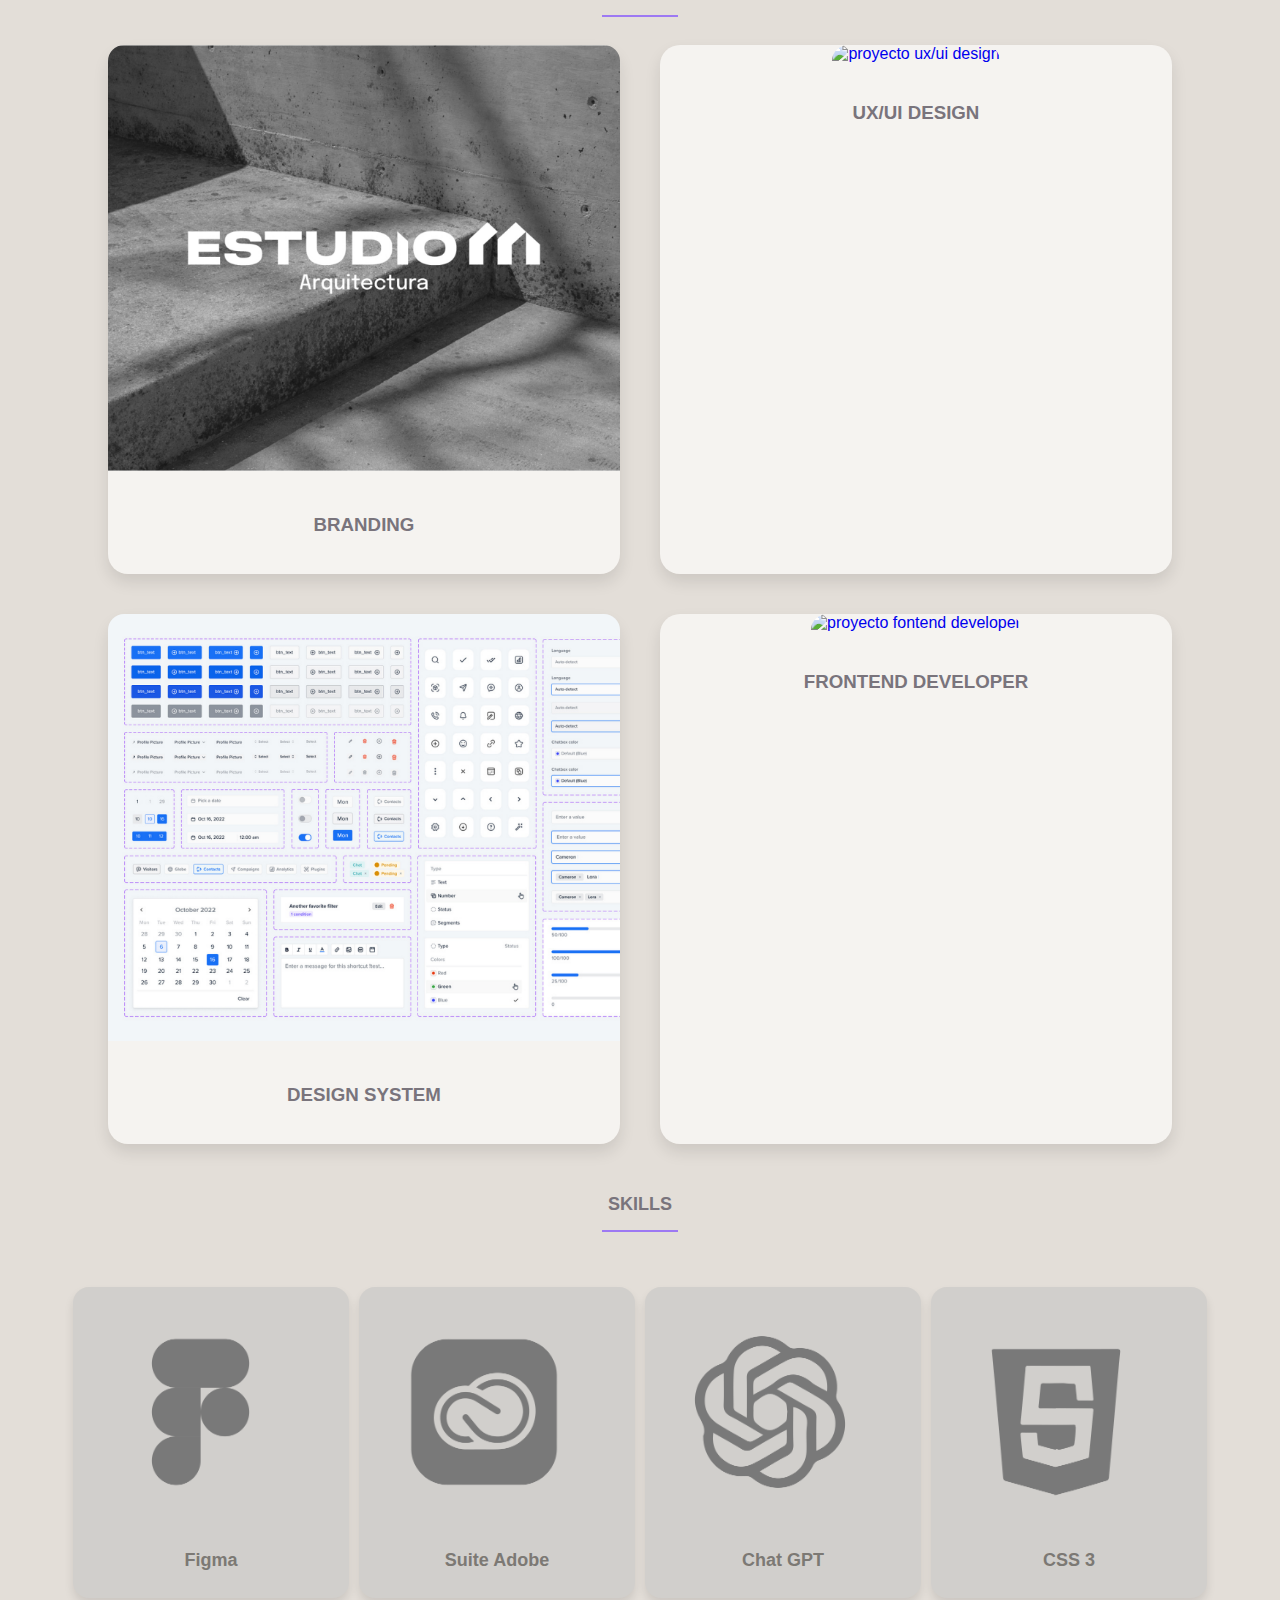
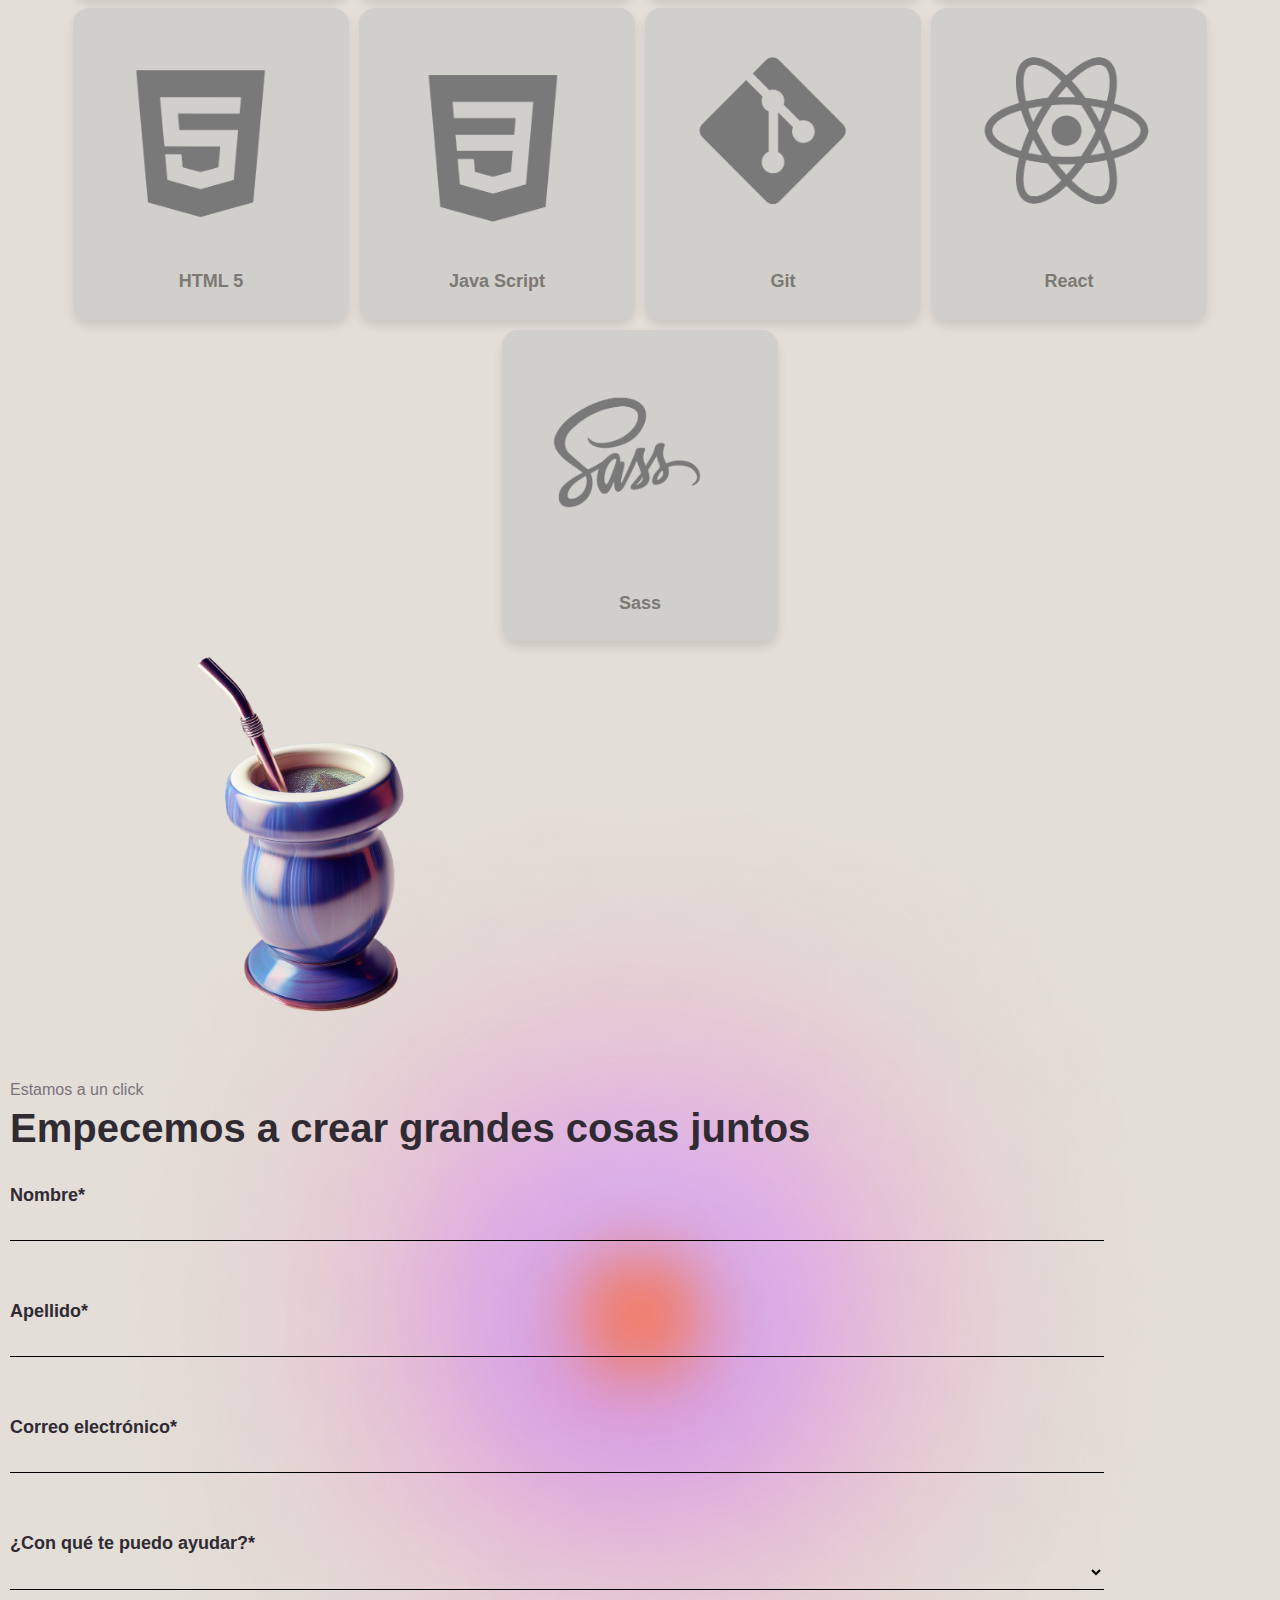
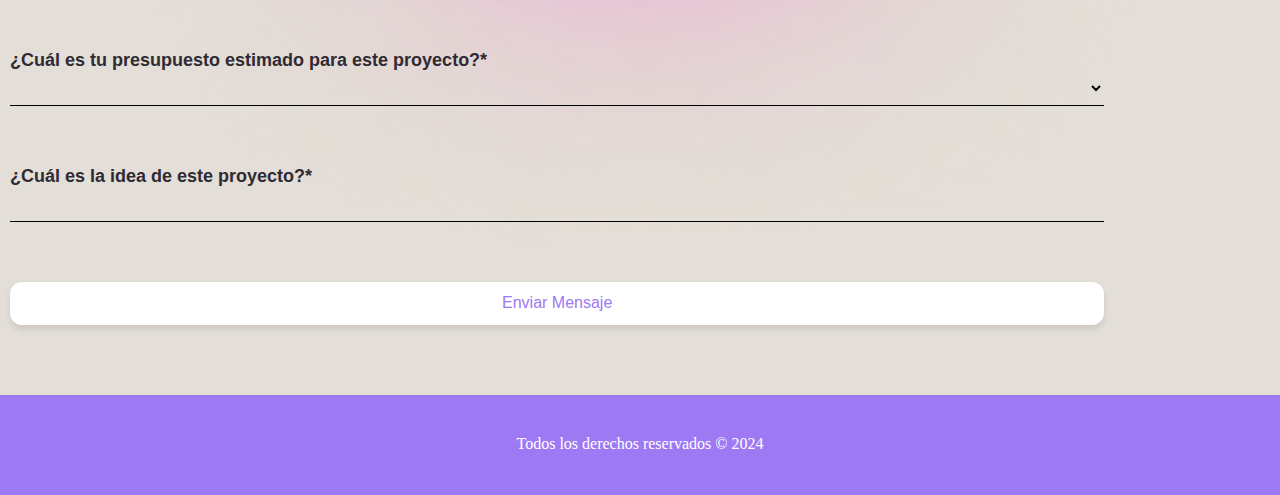
==== commit b42fed7f: "transiciones" ====
--- a/index.html
+++ b/index.html
@@ -37,7 +37,7 @@
                 <h1>Hola, soy <b>Ro Lobru</b>
                 </h1>
                 <p> <b>UX/UI Designer & Frontend Developer</b>
-                     y desarrollaré tu próxima gran idea.
+                    y desarrollaré tu próxima gran idea.
                 </p>
                 <button class="boton-proyectos" onclick="location.href='#proyectos'">Mis proyectos</button>
             </div>
@@ -58,7 +58,7 @@
                 <b>soluciones intuitivas y centradas en las personas</b>, transformando ideas en <b>experiencias
                     digitales memorables y efectivas</b>.
 
-                    
+
                 <b>Ah, y me encanta tomar mate 🧉</b>
             </p>
             <a href="./cv-ro-lobru.pdf" download="CV_Ro_Lobru">
@@ -69,74 +69,74 @@
         <section id="proyectos">
             <h2>PROYECTOS</h2>
             <hr class="linea-decorativa">
-        
+
             <div class="grilla-proyectos">
 
-                <section class="proyecto" >
-                <img src="./proyecto1.png" alt="proyecto branding" >
+                <a href="./proyecto1.html" class="proyecto">
+                    <img src="./proyecto1.png" alt="proyecto branding">
                     <h3 class="branding">BRANDING</h3>
-                </section>
-
-                <section class="proyecto" >
-                <img src="./proyecto2.png" alt="proyecto ux/ui design">
-                <h3 class="branding">UX/UI DESIGN</h3>
-                </section>
-
-                <section class="proyecto">
-                <img src="./proyecto3.png" alt="proyecto design system">
-                <h3 class="branding">DESIGN SYSTEM</h3>
-                </section>
-
-                <section class="proyecto">
-                <img src="./proyecto4.png" alt="proyecto fontend developer">
-                <h3 class="branding">FRONTEND DEVELOPER</h3>
-            </section>
+                </a>
+
+                <a href="./proyecto2.html" class="proyecto">
+                    <img src="./proyecto2.png" alt="proyecto ux/ui design">
+                    <h3 class="branding">UX/UI DESIGN</h3>
+                </a>
+
+                <a href="./proyecto3.html" class="proyecto">
+                    <img src="./proyecto3.png" alt="proyecto design system">
+                    <h3 class="branding">DESIGN SYSTEM</h3>
+                </a>
+
+                <a href="./proyecto4.html" class="proyecto">
+                    <img src="./proyecto4.png" alt="proyecto fontend developer">
+                    <h3 class="branding">FRONTEND DEVELOPER</h3>
+                </a>
 
             </div>
         </section>
 
         <section id="skills">
-                <h2>SKILLS</h2>
-                <hr class="linea-decorativa">
+            <h2>SKILLS</h2>
+            <hr class="linea-decorativa">
 
 
             <section>
-            <div>
-                <img src="./figma.png" alt="figma">
-                <h3>Figma</h3>
-            </div>
-            <div>
-                <img src="./adobe.png" alt="figma">
-                <h3>Suite Adobe</h3>
-            </div>
-            <div>
-                <img src="./gpt.png" alt="figma">
-                <h3>Chat GPT</h3>
-            </div>
-            <div>
-                <img src="./css.png" alt="figma">
-                <h3>CSS 3</h3>
-            </div>
-            <div>
-                <img src="./html.png" alt="figma">
-                <h3>HTML 5</h3>
-            </div>
-            <div>
-                <img src="./java.png" alt="figma">
-                <h3>Java Script</h3>
-            </div>
-            <div>
-                <img src="./git.png" alt="figma">
-                <h3>Git</h3>
-            </div>
-            <div>
-                <img src="./react.png" alt="figma">
-                <h3>React</h3>
-            </div>
-            <div>
-                <img src="./saa.png" alt="figma">
-                <h3>Sass</h3>
-            </div>
+                <div>
+                    <img src="./figma.png" alt="figma">
+                    <h3>Figma</h3>
+                </div>
+                <div>
+                    <img src="./adobe.png" alt="figma">
+                    <h3>Suite Adobe</h3>
+                </div>
+                <div>
+                    <img src="./gpt.png" alt="figma">
+                    <h3>Chat GPT</h3>
+                </div>
+                <div>
+                    <img src="./css.png" alt="figma">
+                    <h3>CSS 3</h3>
+                </div>
+                <div>
+                    <img src="./html.png" alt="figma">
+                    <h3>HTML 5</h3>
+                </div>
+                <div>
+                    <img src="./java.png" alt="figma">
+                    <h3>Java Script</h3>
+                </div>
+                <div>
+                    <img src="./git.png" alt="figma">
+                    <h3>Git</h3>
+                </div>
+                <div>
+                    <img src="./react.png" alt="figma">
+                    <h3>React</h3>
+                </div>
+                <div>
+                    <img src="./saa.png" alt="figma">
+                    <h3>Sass</h3>
+                </div>
             </section>
         </section>
 
@@ -193,8 +193,8 @@
                     <div>
                         <input class="submit" type="submit" value="Enviar Mensaje" />
                     </div>
-                </div>
-            </form>
+                </form>
+            </div>
         </section>
     </main>
 
--- a/style.css
+++ b/style.css
@@ -182,16 +182,26 @@
     flex-wrap: wrap;
 }
 
+#proyectos .grilla-proyectos a {
+    text-decoration: none;
+}
+
+
 .grilla-proyectos .proyecto {
     margin: 20px;
     width: 100%;
     background-color: #F5F3F0;
-    border-radius: 20px;
+    border-radius: 16px;
+    box-shadow: 0 8px 16px rgba(0, 0, 0, 0.1); /* Sombra sutil */
+    transition: box-shadow 0.3s ease-in-out;
+}
+.grilla-proyectos .proyecto:hover {
+    box-shadow: 0 12px 24px rgba(0, 0, 0, 0.20); /* Sombra más fuerte */
 }
 
 .grilla-proyectos .proyecto img {
     width: 100%;
-    border-radius: 20px 20px 0 0;
+    border-radius: 16px 16px 0 0;
 
 }
 .grilla-proyectos .proyecto h3 {
@@ -230,10 +240,18 @@
 
 #skills div {
     width: 20%;
-    margin: 2px;
+    margin: 5px;
     padding: 10px;
     background-color: #D1CFCC;
-    border-radius: 8px;
+    border-radius: 16px;
+    box-shadow: 0 6px 10px rgba(0, 0, 0, 0.1); /* Sombra sutil */
+
+}
+
+#skills div:hover {
+    background-color:#E3DED8;
+    box-shadow: 0 12px 24px rgba(0, 0, 0, 0.20); /* Sombra más fuerte */
+
 }
 
 
@@ -242,14 +260,16 @@
 }
 
 #skills div h3 {
-        text-align: center;
-
+    text-align: center;
     font-size: 18px;
     color:  #7C7974;
     font-family: "Manrope", sans-serif;
 }
 
-
+#skills div h3:hover {
+    color: #9d79f3;
+    font-weight:900;
+}
 
 
 
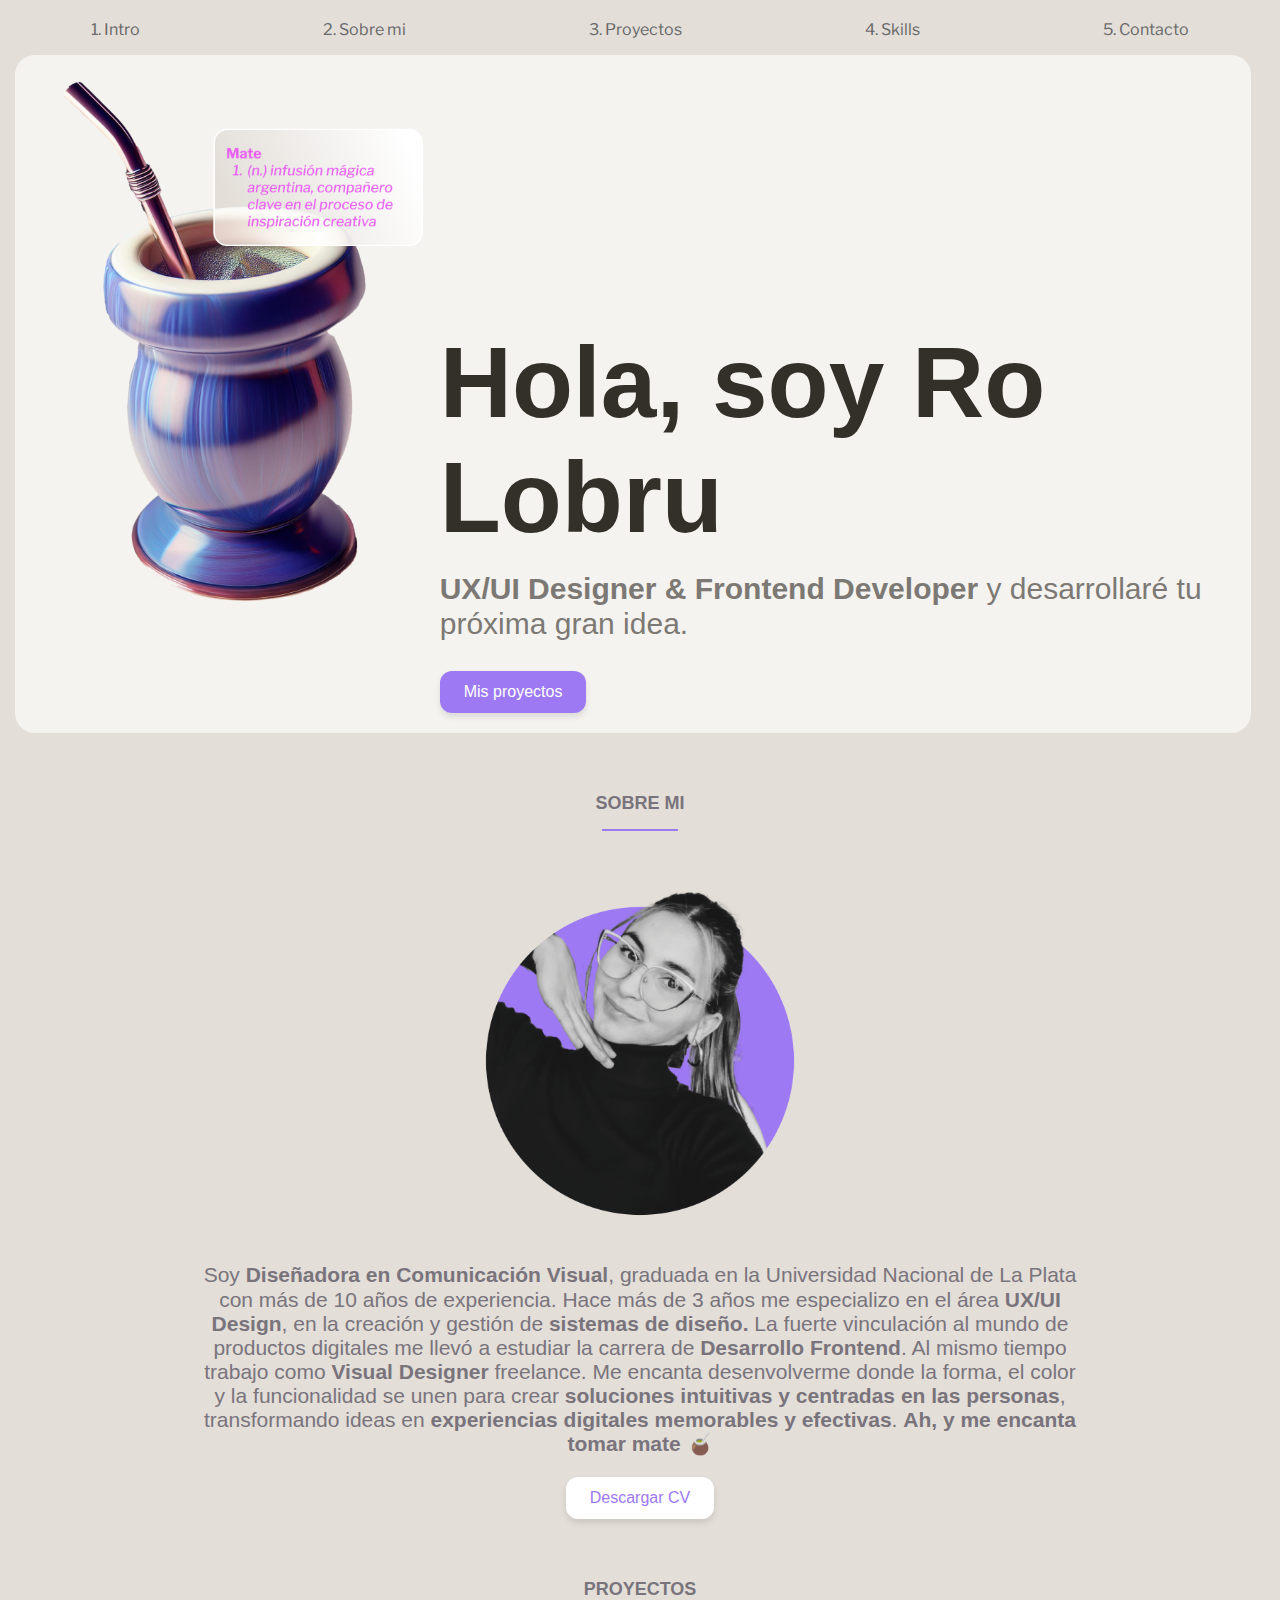
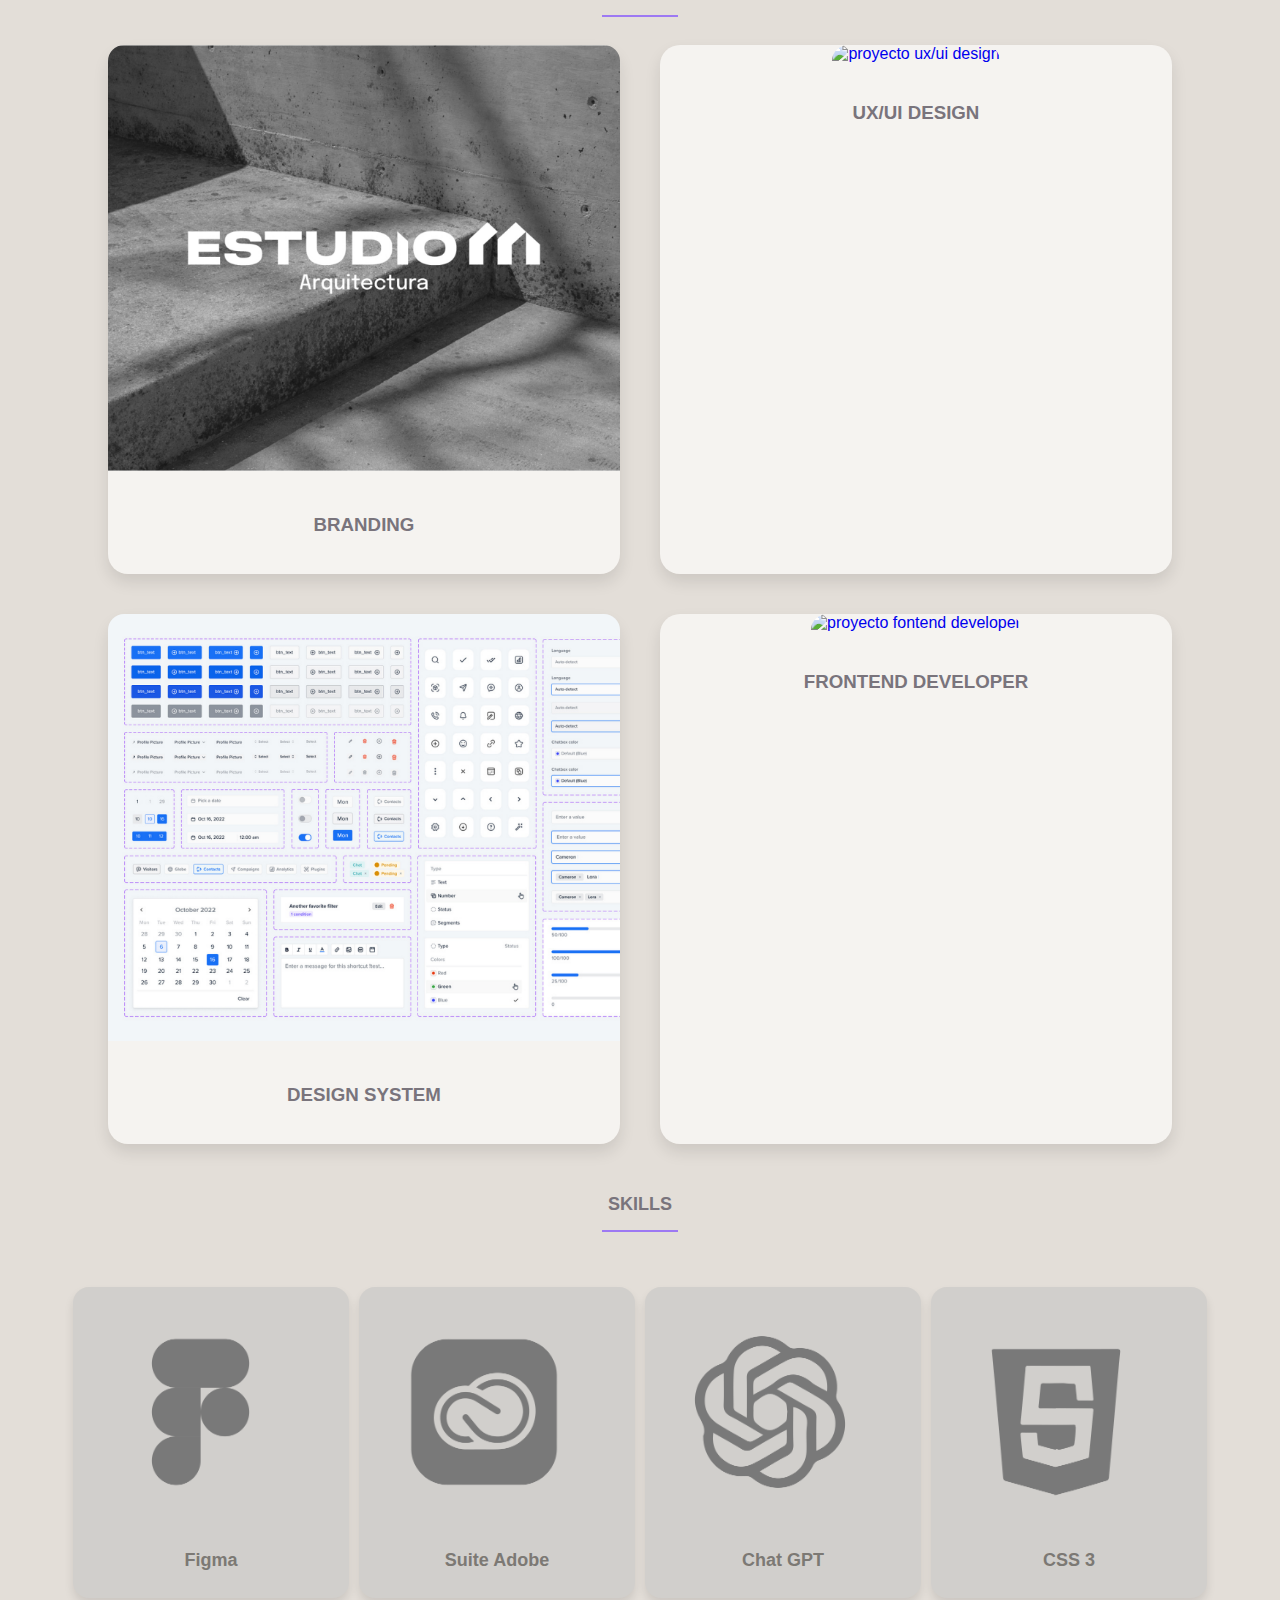
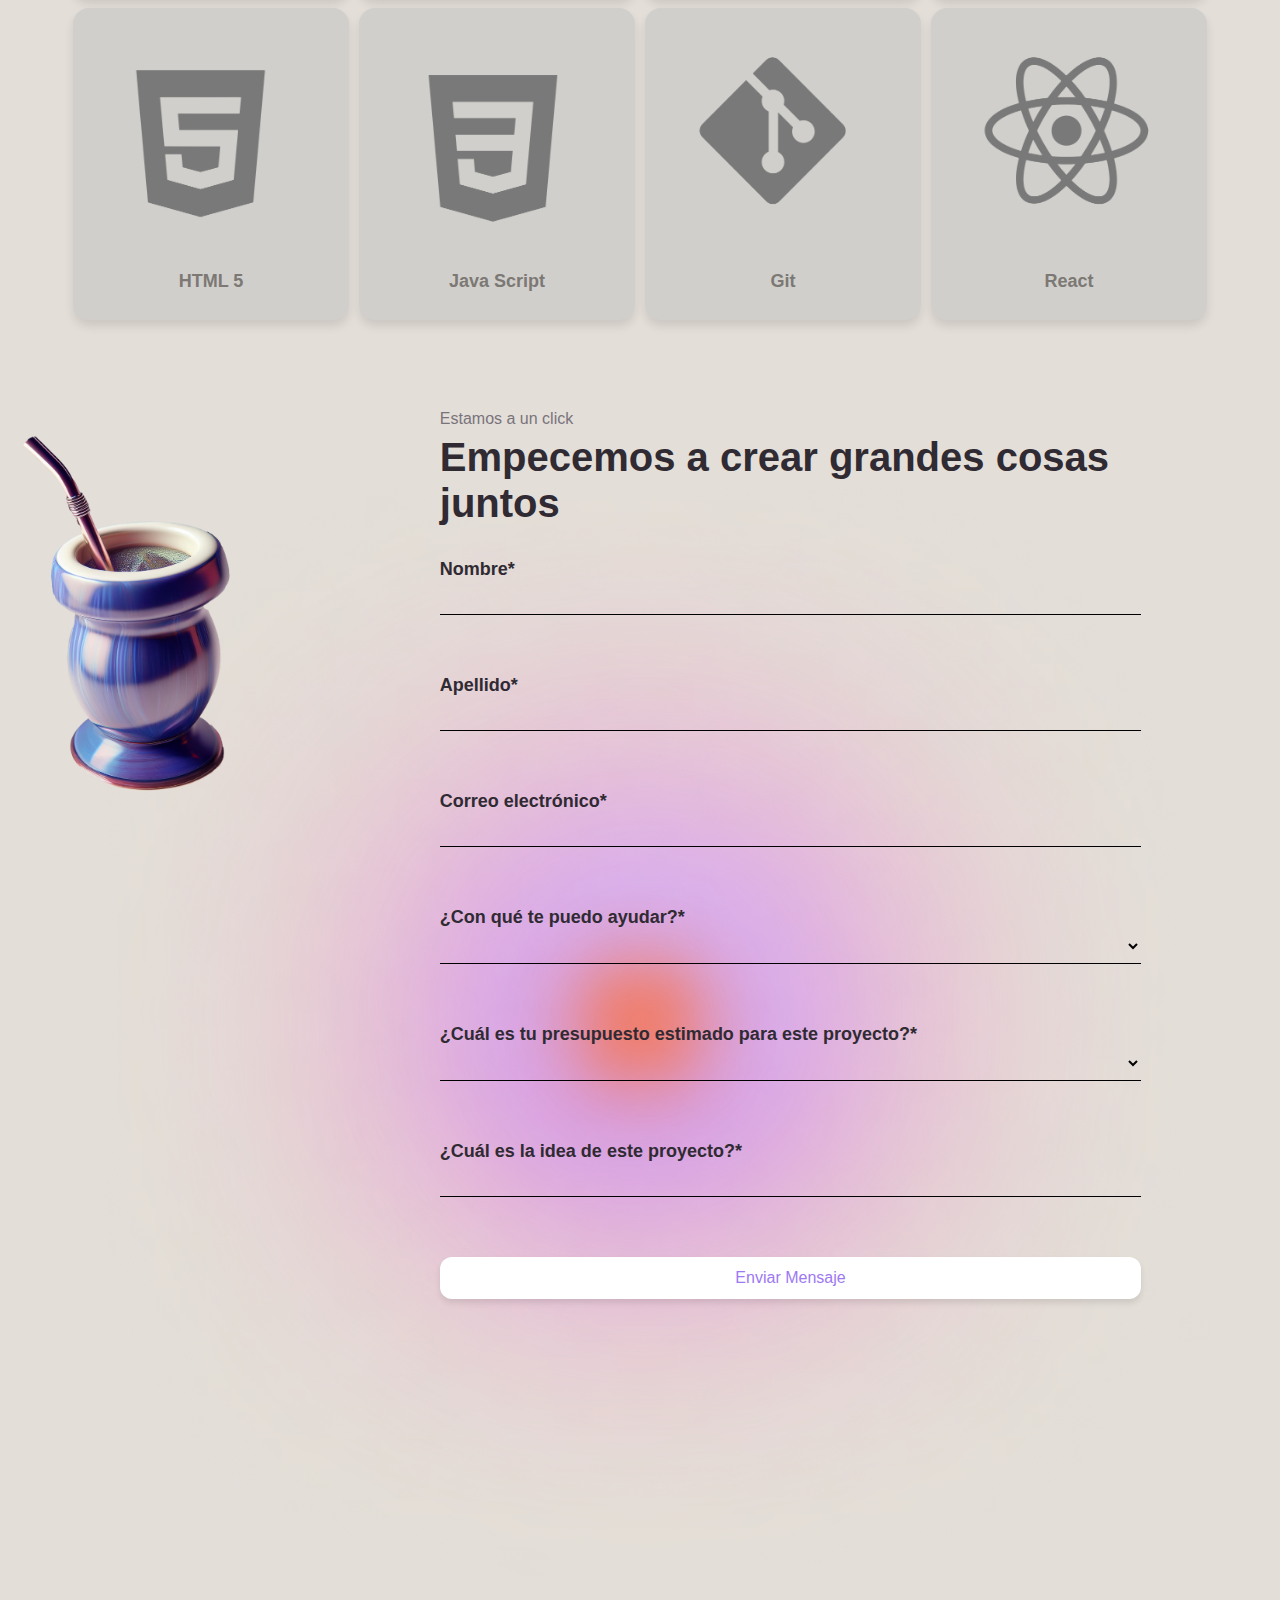
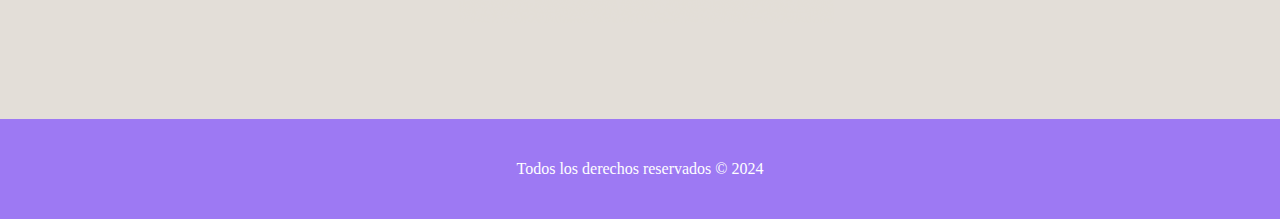
==== commit 7e70d2e5: "favicon y contacto" ====
--- a/index.html
+++ b/index.html
@@ -7,6 +7,7 @@
     <title>Portfolio</title>
     <link rel="stylesheet" href="style.css">
     <link rel="stylesheet" href="normalize.css">
+    <link rel="shortcut icon" href="favicon.svg" type="image/x-icon">
     <link rel="preconnect" href="https://fonts.googleapis.com">
     <link rel="preconnect" href="https://fonts.gstatic.com" crossorigin>
     <link href="https://fonts.googleapis.com/css2?family=Libre+Franklin:ital,wght@0,100..900;1,100..900&display=swap"
@@ -24,9 +25,18 @@
                 <li><a class="link" href="#contacto">5. Contacto</a></li>
             </ul>
 
+            <section>
+
+                <div class="logo">
+                    <img src="./logo.svg" alt="logo">
+                </div>
+
             <div class="icono">
                 <img src="./icono-menu.svg" alt="icono-menu">
             </div>
+
+        </section>
+
         </nav>
     </header>
 
@@ -133,10 +143,10 @@
                     <img src="./react.png" alt="figma">
                     <h3>React</h3>
                 </div>
-                <div>
+                <!-- <div>
                     <img src="./saa.png" alt="figma">
                     <h3>Sass</h3>
-                </div>
+                </div> -->
             </section>
         </section>
 
@@ -206,5 +216,4 @@
 
 </body>
 
-
 </html>--- a/style.css
+++ b/style.css
@@ -15,26 +15,43 @@
     flex: 1; /* Esto hace que ocupe el espacio restante */
 }
 
-
 header nav .contenedor-menu {
     display: none;
-    margin: 20px;
+}
+
+header nav section {
+    width: 100%;
+    display: flex;
+}
+
+header nav .logo {
+    display: flex;
+    justify-content:center;
+    align-items: center;
+    height: 60px;
+    margin: 10px 0 0 10px;
+}
+
+header nav .logo img {
+    height: 70%;
+    color:  #9d79f3;
 }
 
 header nav .icono {
     display: flex;
-    justify-content: end;
+    justify-content: right;
+    align-items: center;
     height: 40px;
-    align-items: center;
-}
+    margin: 20px 0 0 220px;
+}
+
 header nav .icono img {
-    margin: 20px 20px 0 0;
     height: 70%;
-    color:  #302a33;
+    color:  #9d79f3;
 }
 
 #intro {
-    width: 85%;
+    width: 87%;
     margin: 10px;
     padding: 10px;
     background-color: #F5F3F0;
@@ -274,28 +291,20 @@
 
 
 
-
-
-
-
 #contacto {
+    width: 100%;
     margin: 0;
+    display: flex;
+    justify-content:center;
+    flex-wrap: wrap;
     background-image: url(./fondo-contacto.png);
     background-position: center;
     background-size: cover;
-    width: 100%
-
-    
-    /* background-position:center;
-    background-size: cover;
-    display: flex;
-    justify-content:flex-start; 
-    align-items: stretch;
-    flex-direction: column; */
+
 }
 
 #contacto .contenedor-img {
-    width: 100%;
+    width: 40%;
     margin: 0;
     padding: 0;
     display: flex;
@@ -304,7 +313,7 @@
 }
 
 #contacto .contenedor-img img {
-    width: 150px;
+    width: 100px;
     display: flex;
     justify-content: center;
 }
@@ -432,8 +441,13 @@
         font-size: 16px; /* Tamaño de fuente de los links */
         font-family: "Libre Franklin", sans-serif;
     }
-    
-    header nav .icono {
+
+    header nav .link:hover {
+        color: #9d79f3; /* Color de los links */
+        font-weight: 700;
+    }
+    
+    header nav .logo .icono {
         display: none; /* Oculta el ícono por defecto */
     }
 
@@ -500,6 +514,11 @@
 
 
 @media (min-width: 1024px) { /* escritorio */
+
+    header nav .logo .icono {
+        display: none; /* Oculta el ícono por defecto */
+    }
+
     #intro {
         width: 95%;
         margin: 15px;
@@ -545,25 +564,16 @@
         border-radius: 20px;
     }
 
-
-    }
-
-
-
-
-
-    /* #contacto .contenedor-img img {
+    #contacto .contenedor-img img {
         position: relative;
         top: 100px;
+        left: -300px;
         right: 100px;
-        width: 500px;
-    
-    }
-
+    }
     #contacto .contenedor-info {
-        width: 50%;
         position: relative;
-        left: 600px;
-        top: -550px;
-    } */
-
+        left: 200px;
+        top: -350px;
+
+    }
+}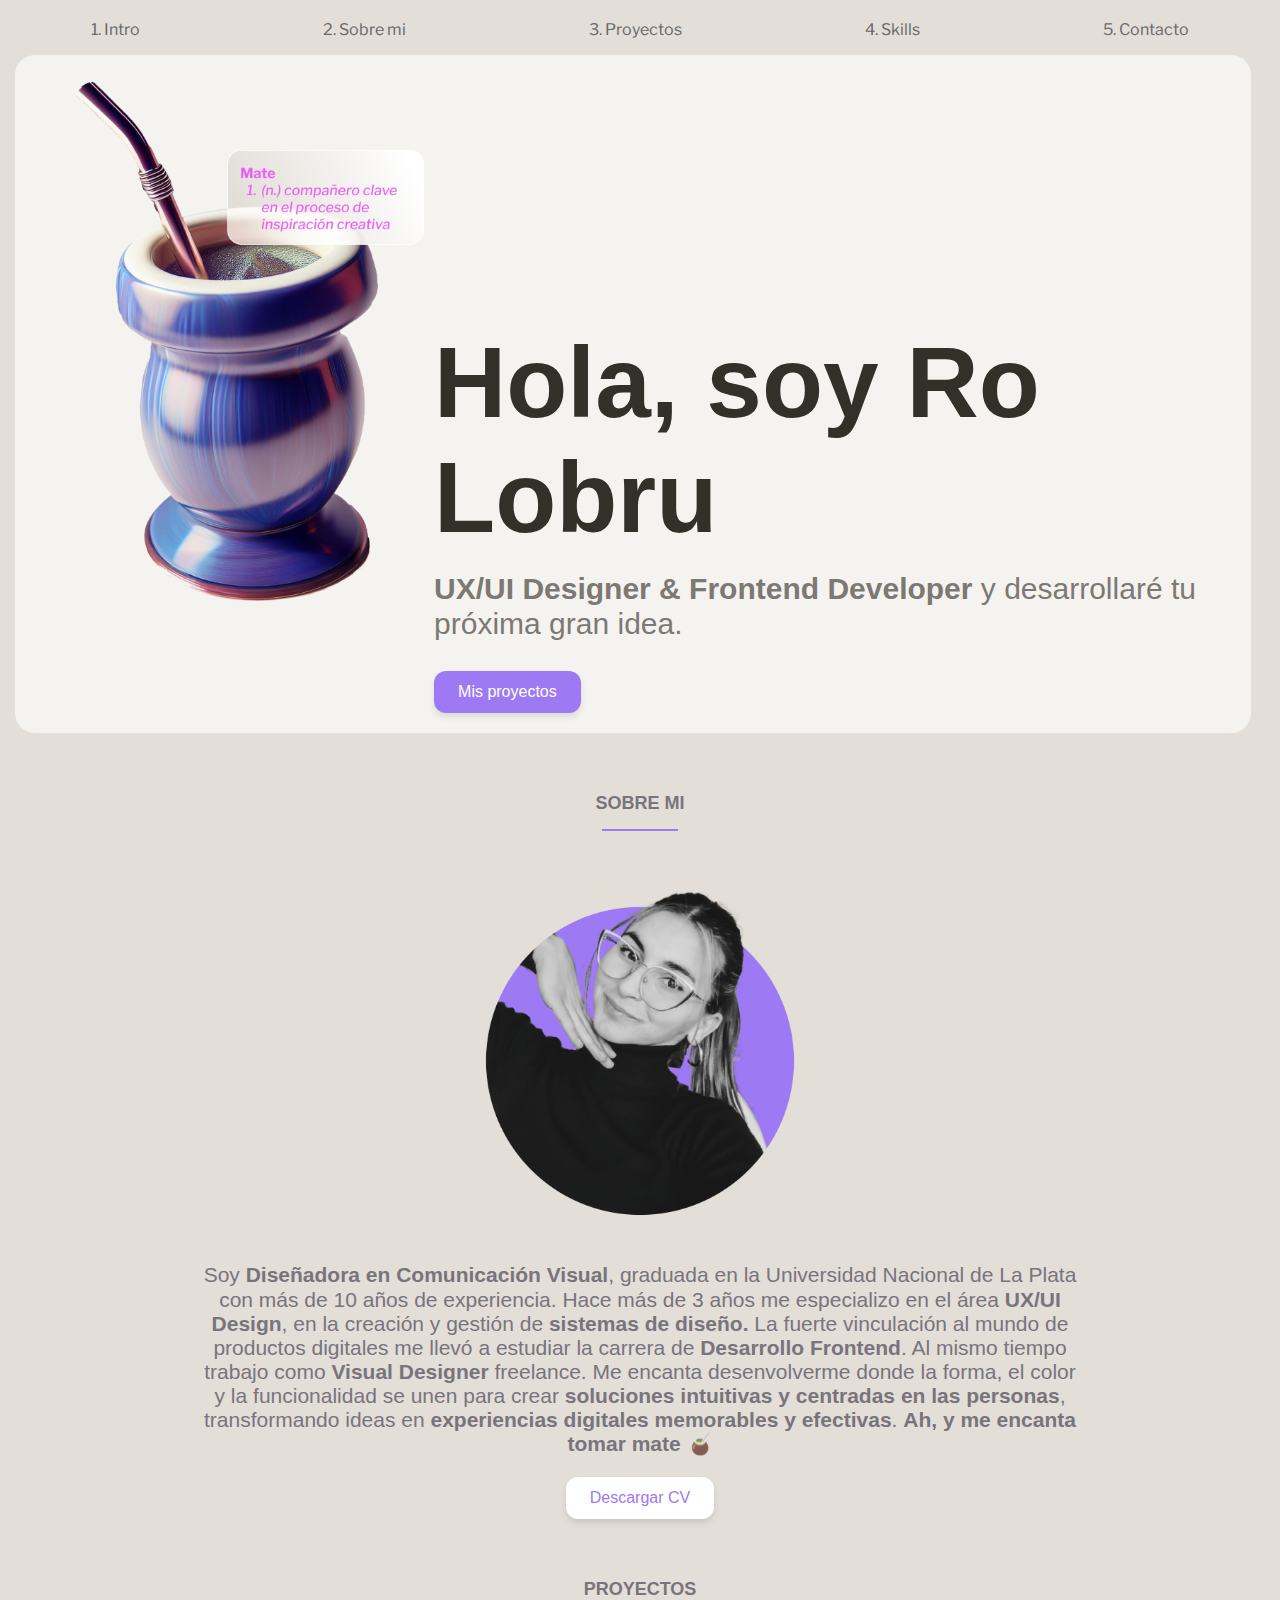
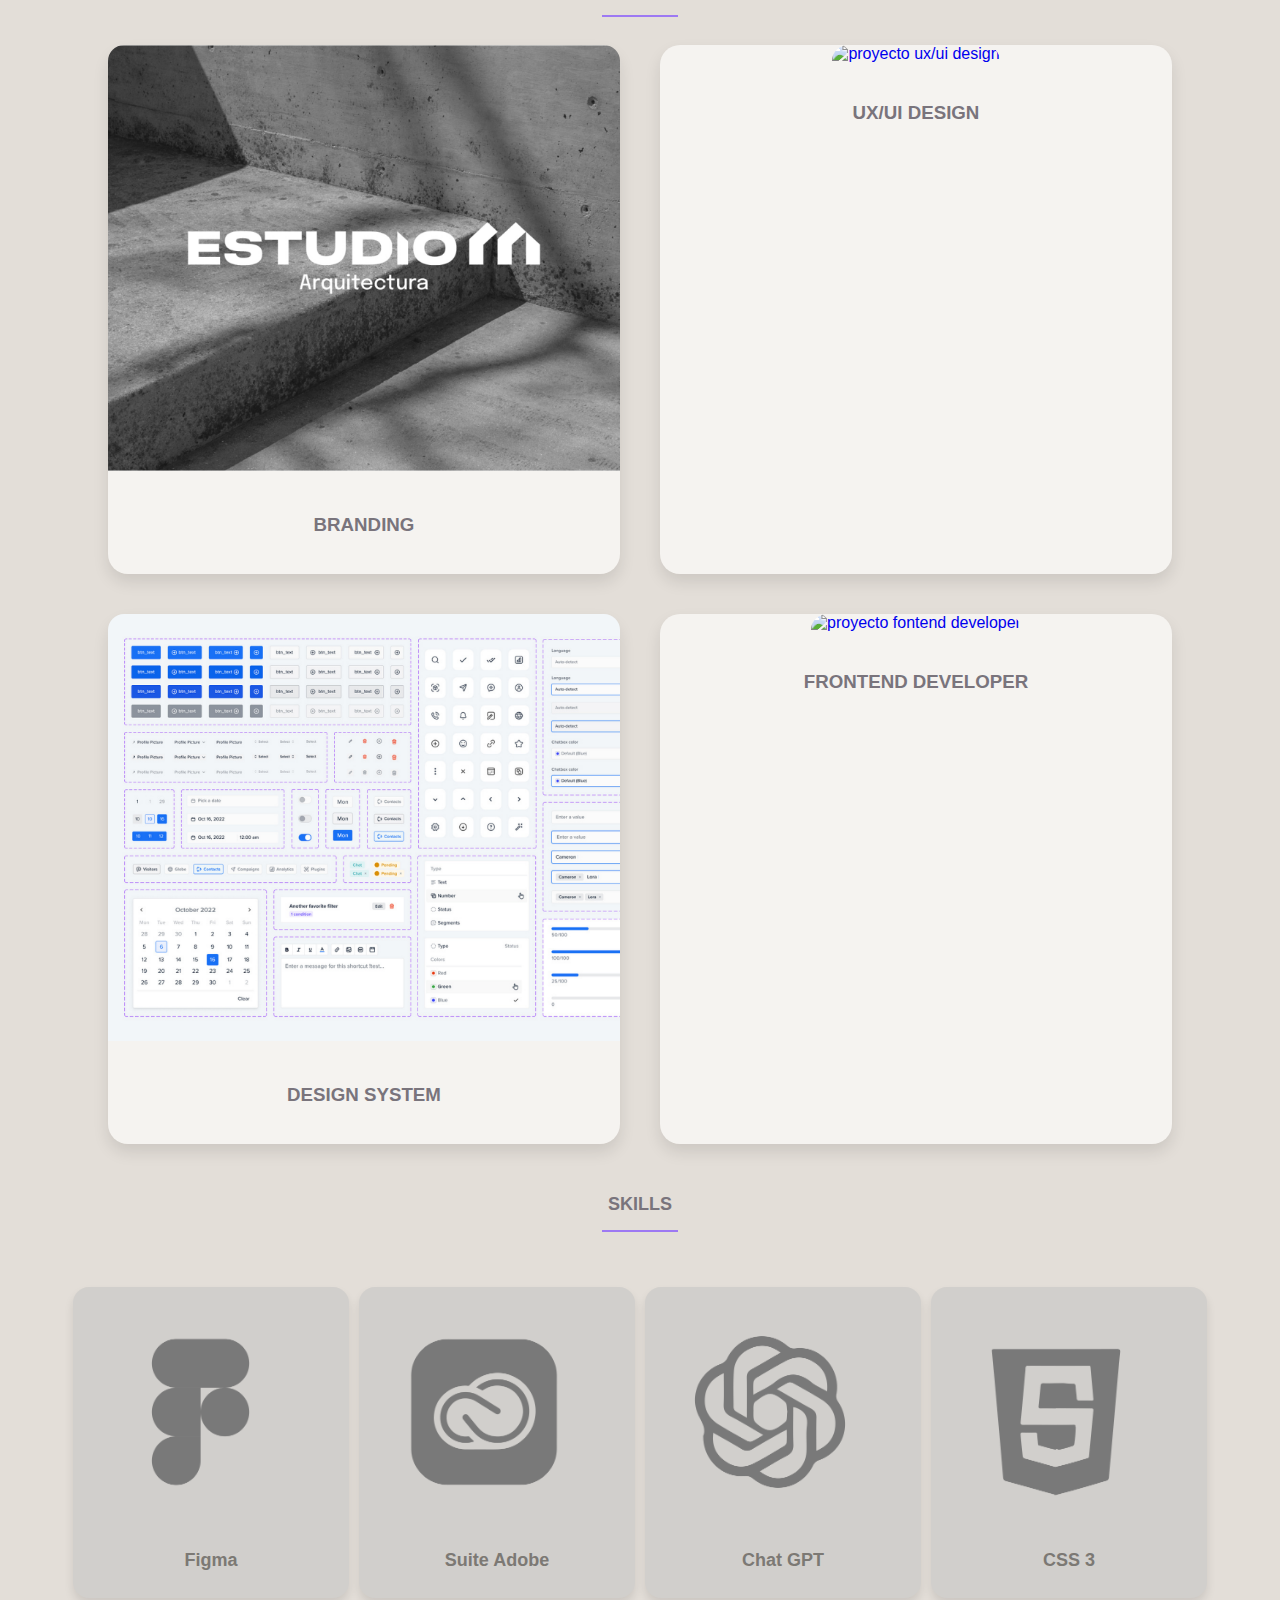
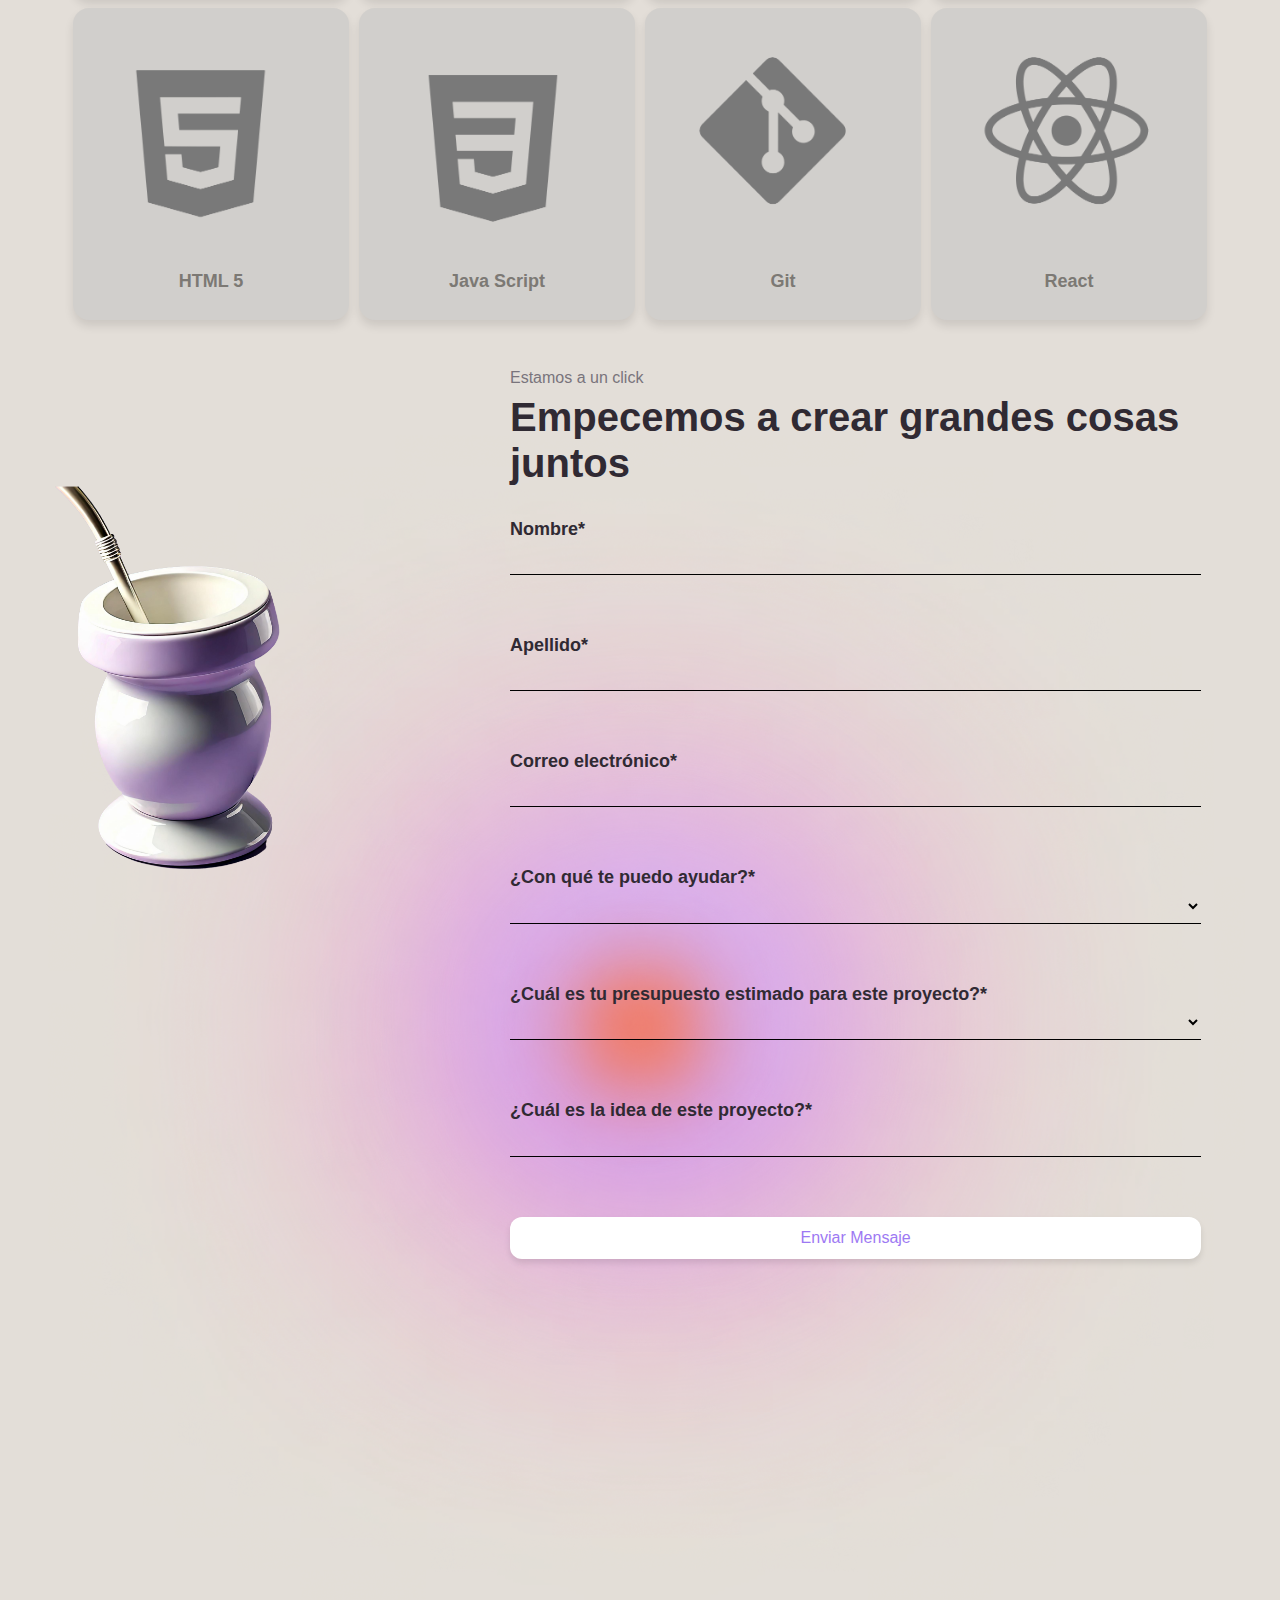
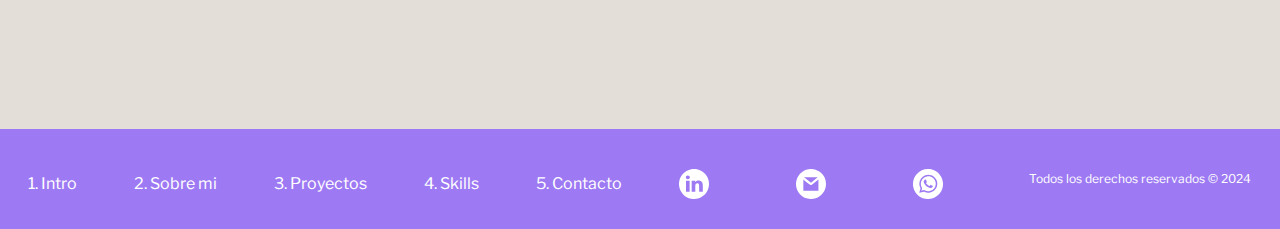
==== commit 9ae04380: "links al footer" ====
--- a/index.html
+++ b/index.html
@@ -31,11 +31,11 @@
                     <img src="./logo.svg" alt="logo">
                 </div>
 
-            <div class="icono">
-                <img src="./icono-menu.svg" alt="icono-menu">
-            </div>
-
-        </section>
+                <div class="icono">
+                    <img src="./icono-menu.svg" alt="icono-menu">
+                </div>
+
+            </section>
 
         </nav>
     </header>
@@ -143,10 +143,6 @@
                     <img src="./react.png" alt="figma">
                     <h3>React</h3>
                 </div>
-                <!-- <div>
-                    <img src="./saa.png" alt="figma">
-                    <h3>Sass</h3>
-                </div> -->
             </section>
         </section>
 
@@ -209,9 +205,34 @@
     </main>
 
     <footer>
+
         <div class="contenedor-footer">
+            <li><a class="link" href="#intro">1. Intro</a></li>
+            <li><a class="link" href="#sobre-mi">2. Sobre mi</a></li>
+            <li><a class="link" href="#proyectos">3. Proyectos</a></li>
+            <li><a class="link" href="#skills">4. Skills</a></li>
+            <li><a class="link" href="#contacto">5. Contacto</a></li>
+
+            <a href="https://www.linkedin.com/in/rocio-lobruno/" target="_blank" rel="noopener noreferrer">
+                <div>
+                    <img src="./linkedin.svg" alt="icono-linkedin">
+                </div>
+            </a>
+            
+            <a href="mailto:rociolobruno1@gmail.com">
+                <div>
+                    <img src="./gmail.svg" alt="icono-gmail">
+                </div>
+            </a>
+            
+            <a href="https://wa.me/2215864429" target="_blank" rel="noopener noreferrer">
+                <div>
+                    <img src="./wsp.svg" alt="icono-whatsapp">
+                </div>
+            </a>
             <p>Todos los derechos reservados © 2024</p>
         </div>
+
     </footer>
 
 </body>
--- a/style.css
+++ b/style.css
@@ -409,14 +409,52 @@
 
 
 footer .contenedor-footer {
+    padding-top: 10px;
+    text-decoration: none;
     width:100%;
-    height: 100px;
+    height: 300px;
     background-color: #9d79f3;
-    text-align: center;
     color: white;
-    display: flex;
-    justify-content: center;
+    display: block;
     align-items: center;
+    justify-content:center;
+}
+
+
+
+footer .contenedor-footer .link {
+    margin-top: 10px;
+    display: flex;
+    justify-content:center;
+    text-decoration: none;
+    color: #ffffff;
+    font-size: 16px;
+    font-family: "Libre Franklin", sans-serif;
+}
+
+footer div {
+    display: flex;
+    justify-content:center;
+}
+
+ footer div img {
+    width: 30px;
+    margin-top: 10px;
+
+ }
+
+ footer div h3 {
+    color: #ffffff; /* Color de los links */
+    font-size: 16px; /* Tamaño de fuente de los links */
+    font-family: "Libre Franklin", sans-serif;
+ }
+
+ footer .contenedor-footer p {
+    display: flex;
+    justify-content:center;
+    color: #ffffff; /* Color de los links */
+    font-size: 12px; /* Tamaño de fuente de los links */
+    font-family: "Libre Franklin", sans-serif;
 }
 
 @media (min-width: 768px) {  /* tablet */
@@ -494,28 +532,17 @@
         border-radius: 20px;
     }
     
-
-
-    #contacto .contenedor-img {
-        width: 45%;
-        display: flex;
-        justify-content: center;
-        align-items: center;
-    }
-    
-    #contacto .contenedor-img img {
-        width: 250px;
-    }
-
-
-    
 }
 
 
 
 @media (min-width: 1024px) { /* escritorio */
 
-    header nav .logo .icono {
+    header nav .logo {
+        display: none; /* Oculta el ícono por defecto */
+    }
+
+    header nav .icono {
         display: none; /* Oculta el ícono por defecto */
     }
 
@@ -565,15 +592,67 @@
     }
 
     #contacto .contenedor-img img {
+        width: 50%;
         position: relative;
-        top: 100px;
-        left: -300px;
+        top: 150px;
+        left: -100px;
         right: 100px;
     }
     #contacto .contenedor-info {
+        width: 60%;
         position: relative;
-        left: 200px;
-        top: -350px;
-
+        left: 500px;
+        top: -400px;
+
+    }
+
+
+    footer .contenedor-footer {
+        text-decoration: none; /* Quita el subrayado de los links */
+        width:100%;
+        height: 100px;
+        background-color: #9d79f3;
+        text-align: center;
+        color: white;
+        display: flex;
+        justify-content: center;
+        align-items: center;
+    }
+    
+    footer .contenedor-footer {
+        display: flex;
+        justify-content: space-around;
+        align-items: center;
+        list-style: none;
+        text-decoration: none; /* Quita el subrayado de los links */
+        padding: 0;  /* Elimina espacio extra */
+        margin: 0;
+    }
+    
+    footer .contenedor-footer .link {
+        text-decoration: none; /* Quita el subrayado de los links */
+        color: #ffffff; /* Color de los links */
+        font-size: 16px; /* Tamaño de fuente de los links */
+        font-family: "Libre Franklin", sans-serif;
+    }
+    
+    footer div {
+        margin-right: 30px;
+    }
+    
+     footer div img {
+        width: 30px;
+     }
+    
+     footer div h3 {
+        color: #ffffff; /* Color de los links */
+        font-size: 16px; /* Tamaño de fuente de los links */
+        font-family: "Libre Franklin", sans-serif;
+     }
+    
+     footer .contenedor-footer p {
+        color: #ffffff; /* Color de los links */
+        font-size: 12px; /* Tamaño de fuente de los links */
+        font-family: "Libre Franklin", sans-serif;
     }
 }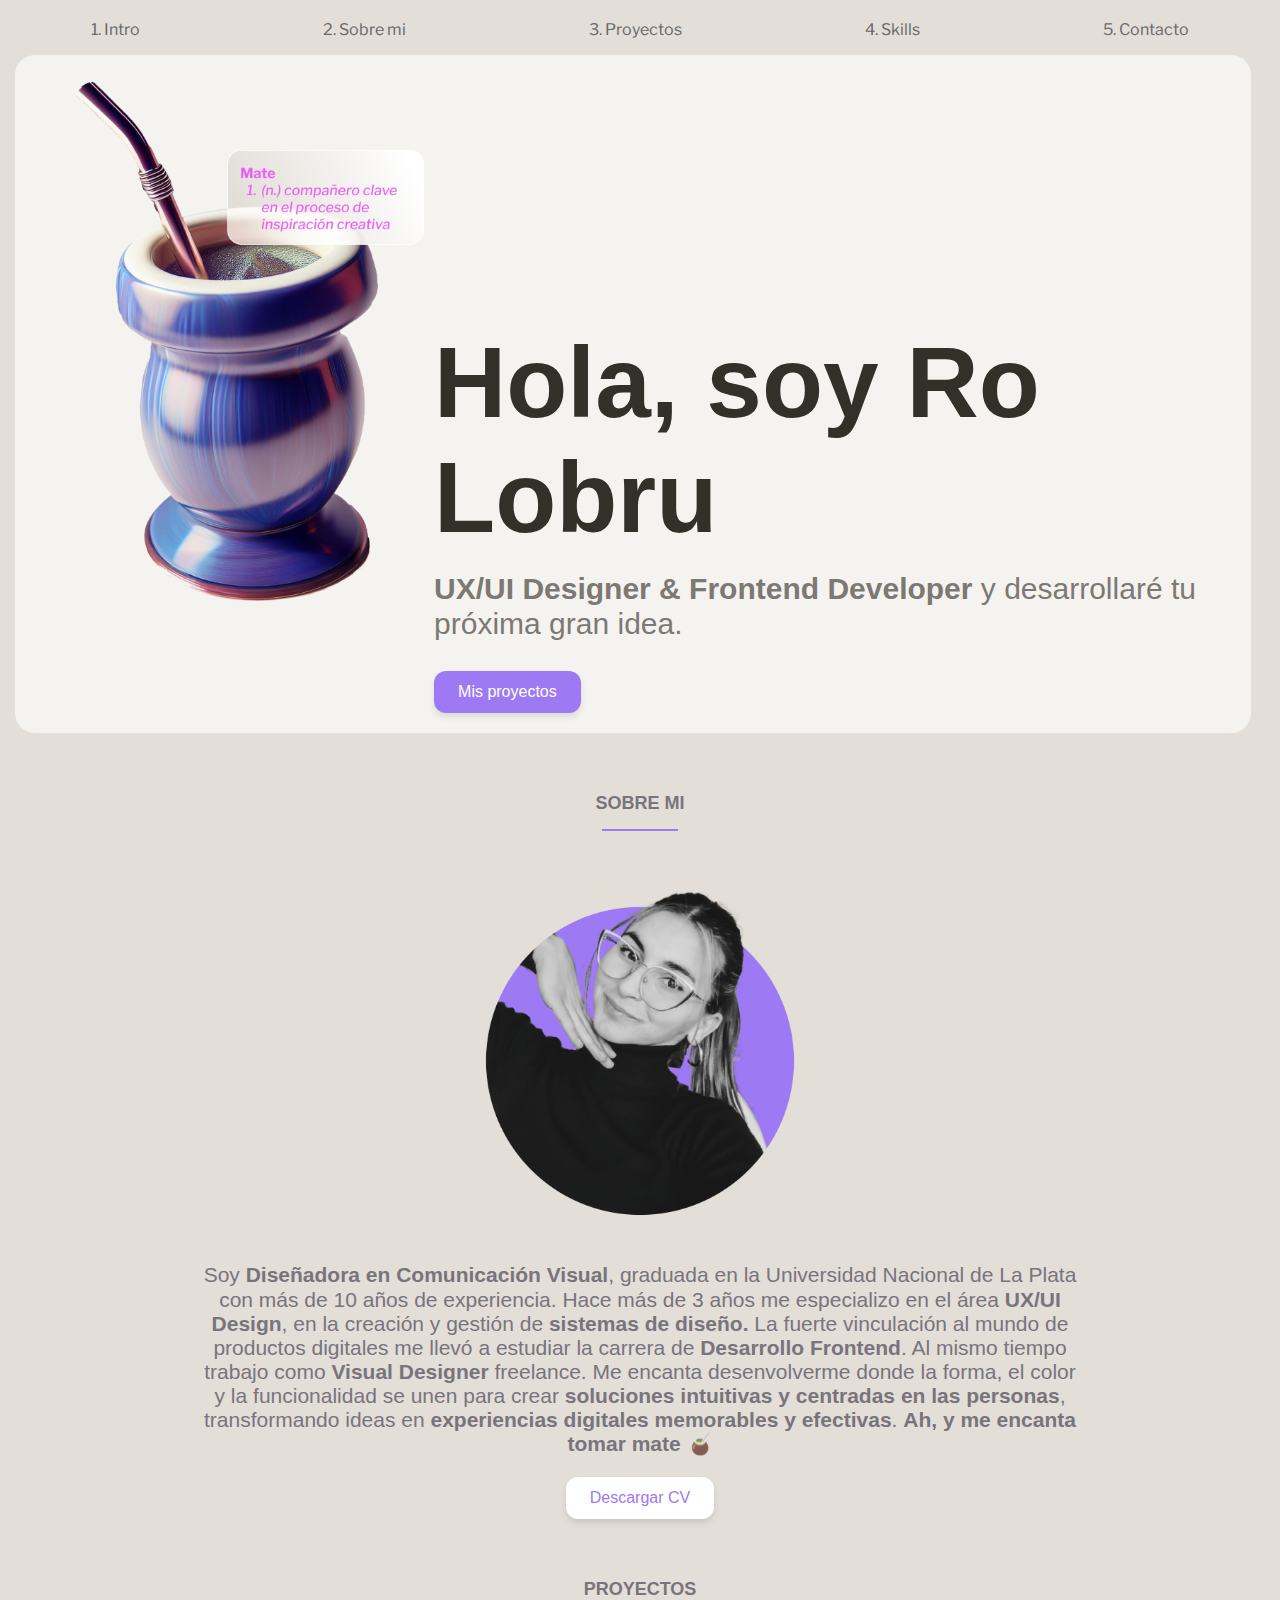
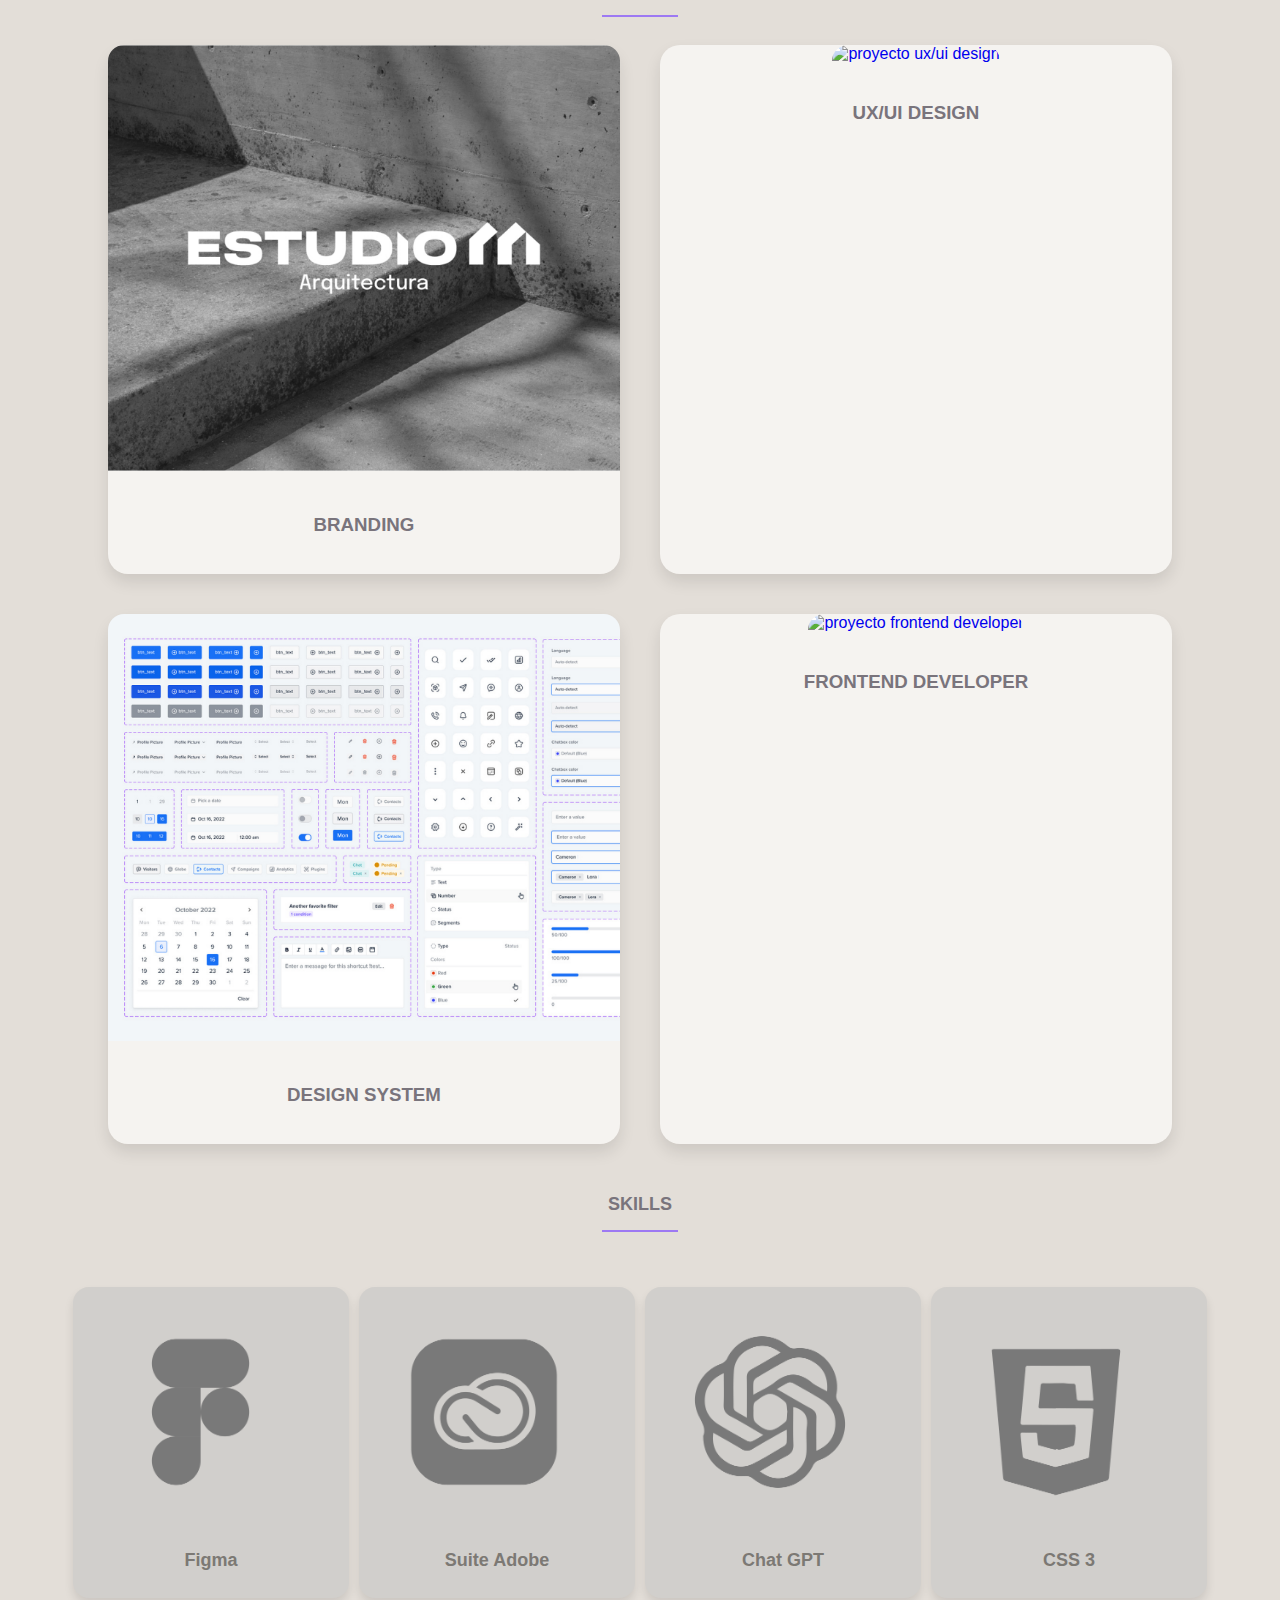
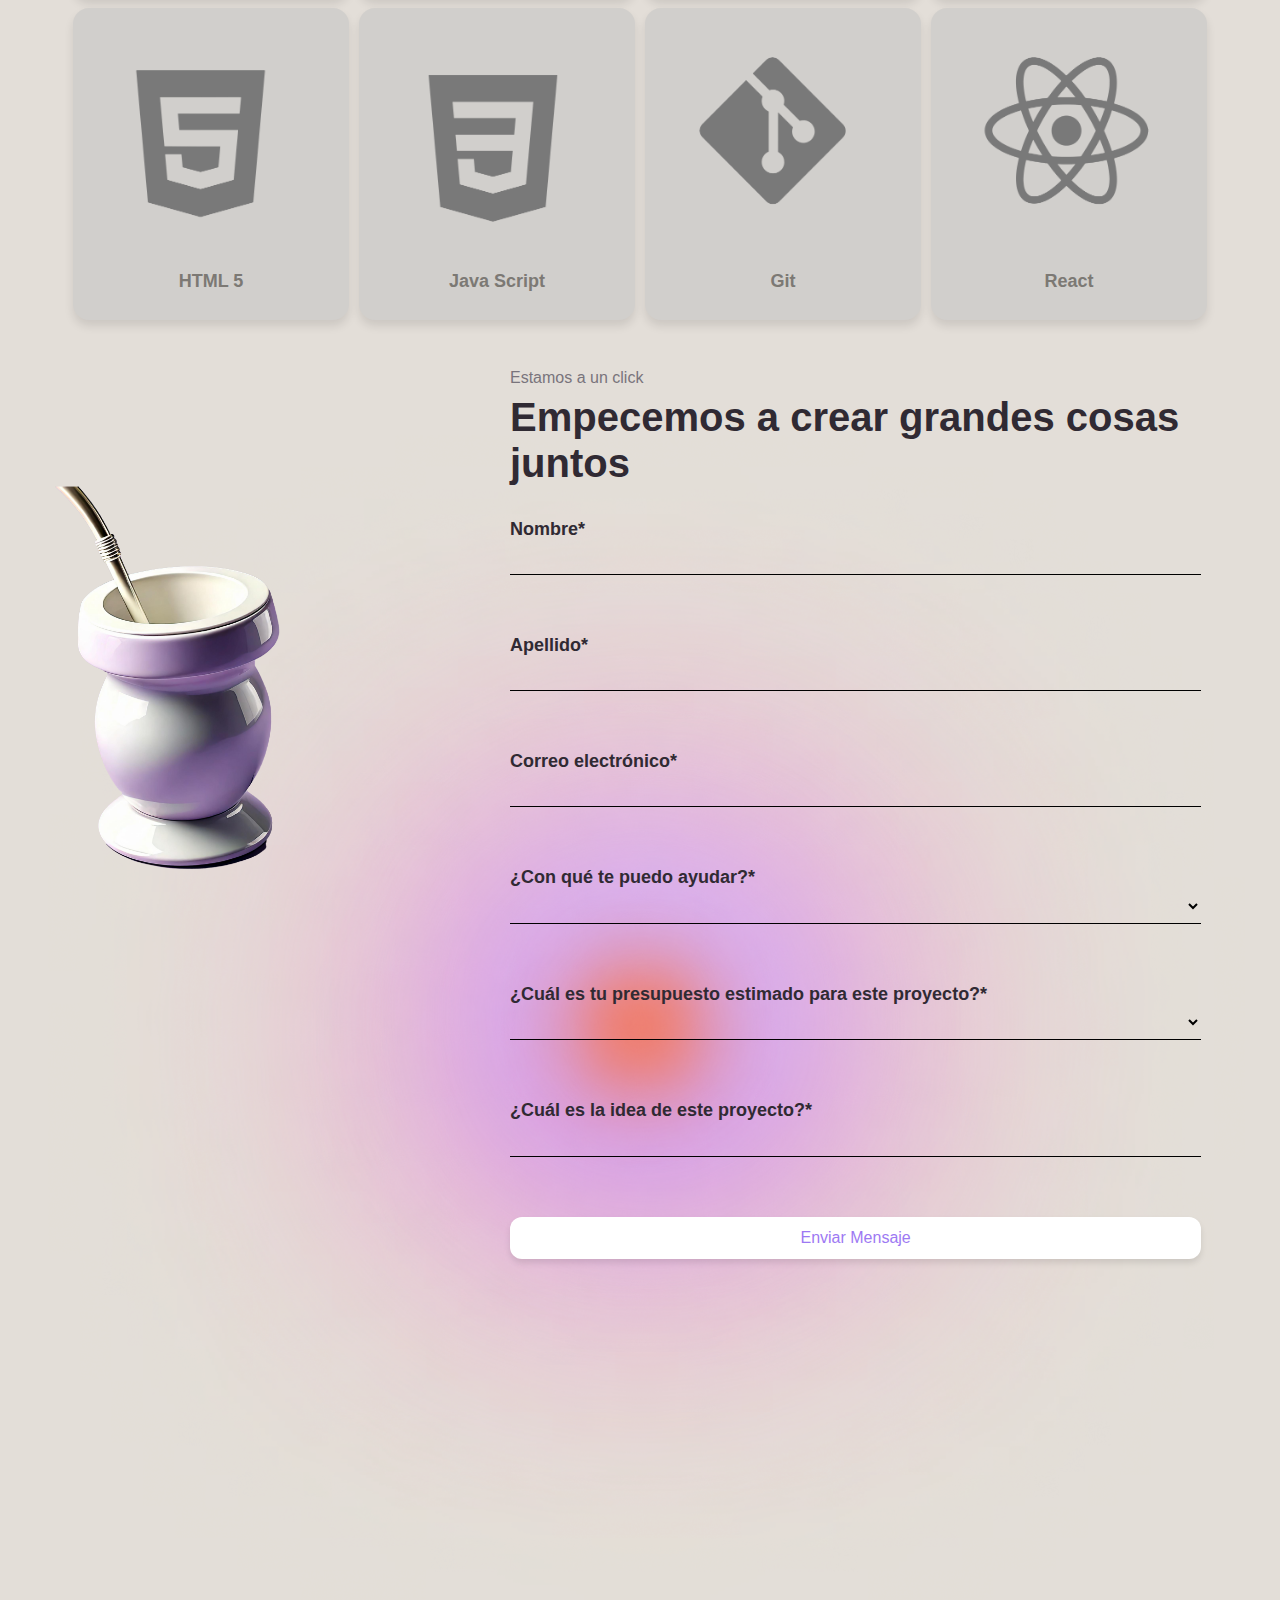
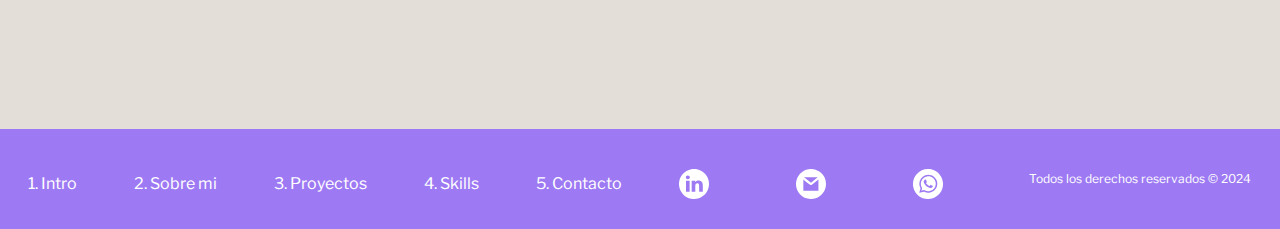
==== commit 39c2c96b: "agregue links a proyectos" ====
--- a/index.html
+++ b/index.html
@@ -92,13 +92,13 @@
                     <h3 class="branding">UX/UI DESIGN</h3>
                 </a>
 
-                <a href="./proyecto3.html" class="proyecto">
+                <a href="http://nutricionamc.webmarket.com.ar/" class="proyecto" target="_blank">
                     <img src="./proyecto3.png" alt="proyecto design system">
                     <h3 class="branding">DESIGN SYSTEM</h3>
                 </a>
 
-                <a href="./proyecto4.html" class="proyecto">
-                    <img src="./proyecto4.png" alt="proyecto fontend developer">
+                <a href="https://rociolobruno17.github.io/landing-costa-rica/" class="proyecto" target="_blank">
+                    <img src="./proyecto4.png" alt="proyecto frontend developer">
                     <h3 class="branding">FRONTEND DEVELOPER</h3>
                 </a>
 
@@ -218,13 +218,13 @@
                     <img src="./linkedin.svg" alt="icono-linkedin">
                 </div>
             </a>
-            
+
             <a href="mailto:rociolobruno1@gmail.com">
                 <div>
                     <img src="./gmail.svg" alt="icono-gmail">
                 </div>
             </a>
-            
+
             <a href="https://wa.me/2215864429" target="_blank" rel="noopener noreferrer">
                 <div>
                     <img src="./wsp.svg" alt="icono-whatsapp">
--- a/style.css
+++ b/style.css
@@ -5,15 +5,12 @@
 body {
     margin: 0;
     padding: 0;
-    height: 100%; 
+    height: 100%;
     display: flex;
     flex-direction: column;
     background-color: #E3DED8;
 }
 
-main {
-    flex: 1; /* Esto hace que ocupe el espacio restante */
-}
 
 header nav .contenedor-menu {
     display: none;
@@ -26,7 +23,7 @@
 
 header nav .logo {
     display: flex;
-    justify-content:center;
+    justify-content: center;
     align-items: center;
     height: 60px;
     margin: 10px 0 0 10px;
@@ -34,7 +31,7 @@
 
 header nav .logo img {
     height: 70%;
-    color:  #9d79f3;
+    color: #9d79f3;
 }
 
 header nav .icono {
@@ -47,7 +44,7 @@
 
 header nav .icono img {
     height: 70%;
-    color:  #9d79f3;
+    color: #9d79f3;
 }
 
 #intro {
@@ -62,6 +59,7 @@
     width: auto;
     height: 400px;
 }
+
 #intro .contenedor-info {
     margin: 10px;
     font-family: "Manrope", sans-serif;
@@ -70,8 +68,9 @@
 #intro .contenedor-info h1 {
     margin-top: -50px;
     font-size: 50px;
-    color:  #302a33
-}
+    color: #302a33
+}
+
 #intro .contenedor-info p {
     margin-top: -20px;
     font-size: 21px;
@@ -80,7 +79,7 @@
 
 #intro .contenedor-info .boton-proyectos {
     background-color: #9d79f3;
-    color:white;
+    color: white;
     border: none;
     border-radius: 12px;
     padding: 12px 24px;
@@ -89,28 +88,28 @@
     box-shadow: 0 4px 6px rgba(0, 0, 0, 0.1);
     transition: all 0.2s ease-in-out;
     outline: none;
-  }
-  
-  #intro .contenedor-info .boton-proyectos:hover {
+}
+
+#intro .contenedor-info .boton-proyectos:hover {
     box-shadow: 0 6px 12px rgba(0, 0, 0, 0.15);
-    transform: translateY(-2px); 
-  }
-  
-  #intro .contenedor-info .boton-proyectos:active {
+    transform: translateY(-2px);
+}
+
+#intro .contenedor-info .boton-proyectos:active {
     box-shadow: 0 2px 4px rgba(0, 0, 0, 0.2);
     transform: translateY(1px);
-  }
-  
-  #intro .contenedor-info .boton-proyectos:focus {
+}
+
+#intro .contenedor-info .boton-proyectos:focus {
     outline: 2px solid #9d79f3 (0, 122, 255, 0.4);
-  }
+}
 
 #sobre-mi .linea-decorativa {
     height: 2px;
     background-color: #9d79f3;
     width: 6%;
     border-style: none;
-  }
+}
 
 #sobre-mi {
     display: block;
@@ -125,7 +124,7 @@
 #sobre-mi h2 {
     margin-top: 60px;
     font-size: 18px;
-    color:  #79747c;
+    color: #79747c;
 }
 
 #sobre-mi img {
@@ -155,19 +154,19 @@
     box-shadow: 0 4px 6px rgba(0, 0, 0, 0.1);
     transition: all 0.2s ease-in-out;
     outline: none;
-  }
-  
-  #sobre-mi .boton-descargar:hover {
+}
+
+#sobre-mi .boton-descargar:hover {
     box-shadow: 0 6px 12px rgba(0, 0, 0, 0.15);
-    transform: translateY(-2px); 
-  }
-  
-  #sobre-mi .boton-descargar:active {
+    transform: translateY(-2px);
+}
+
+#sobre-mi .boton-descargar:active {
     box-shadow: 0 2px 4px rgba(0, 0, 0, 0.2);
     transform: translateY(1px);
-  }
-  
-  #sobre-mi .boton-descargar:focus {
+}
+
+#sobre-mi .boton-descargar:focus {
     outline: 2px solid #9d79f3 (0, 122, 255, 0.4);
 }
 
@@ -184,18 +183,18 @@
     background-color: #9d79f3;
     width: 6%;
     border-style: none;
-  }
+}
 
 #proyectos h2 {
     margin-top: 60px;
     font-size: 18px;
-    color:  #79747c;
+    color: #79747c;
 }
 
 #proyectos .grilla-proyectos {
     width: 100%;
     display: flex;
-    justify-content:center;
+    justify-content: center;
     flex-wrap: wrap;
 }
 
@@ -209,11 +208,14 @@
     width: 100%;
     background-color: #F5F3F0;
     border-radius: 16px;
-    box-shadow: 0 8px 16px rgba(0, 0, 0, 0.1); /* Sombra sutil */
+    box-shadow: 0 8px 16px rgba(0, 0, 0, 0.1);
+    /* Sombra sutil */
     transition: box-shadow 0.3s ease-in-out;
 }
+
 .grilla-proyectos .proyecto:hover {
-    box-shadow: 0 12px 24px rgba(0, 0, 0, 0.20); /* Sombra más fuerte */
+    box-shadow: 0 12px 24px rgba(0, 0, 0, 0.20);
+    /* Sombra más fuerte */
 }
 
 .grilla-proyectos .proyecto img {
@@ -221,10 +223,11 @@
     border-radius: 16px 16px 0 0;
 
 }
+
 .grilla-proyectos .proyecto h3 {
     padding: 20px;
     font-family: "Manrope", sans-serif;
-    color:#79747c;
+    color: #79747c;
 
 }
 
@@ -233,7 +236,7 @@
     margin-top: 30px;
     font-family: "Manrope", sans-serif;
     font-size: 18px;
-    color:  #79747c;
+    color: #79747c;
     text-align: center;
 }
 
@@ -244,14 +247,14 @@
     background-color: #9d79f3;
     width: 6%;
     border-style: none;
-  }
-
-
-
-  #skills section {
+}
+
+
+
+#skills section {
     width: 100%;
     display: flex;
-    justify-content:center;
+    justify-content: center;
     flex-wrap: wrap;
 }
 
@@ -261,13 +264,15 @@
     padding: 10px;
     background-color: #D1CFCC;
     border-radius: 16px;
-    box-shadow: 0 6px 10px rgba(0, 0, 0, 0.1); /* Sombra sutil */
+    box-shadow: 0 6px 10px rgba(0, 0, 0, 0.1);
+    /* Sombra sutil */
 
 }
 
 #skills div:hover {
-    background-color:#E3DED8;
-    box-shadow: 0 12px 24px rgba(0, 0, 0, 0.20); /* Sombra más fuerte */
+    background-color: #E3DED8;
+    box-shadow: 0 12px 24px rgba(0, 0, 0, 0.20);
+    /* Sombra más fuerte */
 
 }
 
@@ -279,13 +284,13 @@
 #skills div h3 {
     text-align: center;
     font-size: 18px;
-    color:  #7C7974;
+    color: #7C7974;
     font-family: "Manrope", sans-serif;
 }
 
 #skills div h3:hover {
     color: #9d79f3;
-    font-weight:900;
+    font-weight: 900;
 }
 
 
@@ -295,7 +300,7 @@
     width: 100%;
     margin: 0;
     display: flex;
-    justify-content:center;
+    justify-content: center;
     flex-wrap: wrap;
     background-image: url(./fondo-contacto.png);
     background-position: center;
@@ -329,11 +334,11 @@
 
 #contacto .contenedor-info h2 {
     font-size: 40px;
-    color:  #302a33;
-    font-weight:bolder;
+    color: #302a33;
+    font-weight: bolder;
     margin-top: -10px;
 }
- 
+
 #contacto form {
     margin: 10px;
     width: 95%;
@@ -347,8 +352,8 @@
     display: flex;
     font-family: "Manrope", sans-serif;
     font-size: 18px;
-    color:  #302a33;
-    font-weight:bolder;
+    color: #302a33;
+    font-weight: bolder;
 }
 
 #contacto form input {
@@ -395,14 +400,14 @@
 
 #contacto form .submit:hover {
     box-shadow: 0 6px 12px rgba(0, 0, 0, 0.15);
-    transform: translateY(-2px); 
-  }
-  
+    transform: translateY(-2px);
+}
+
 #contacto form .submit:active {
     box-shadow: 0 2px 4px rgba(0, 0, 0, 0.2);
     transform: translateY(1px);
-  }
-  
+}
+
 #contacto form .submit:focus {
     outline: 2px solid #9d79f3 (0, 122, 255, 0.4);
 }
@@ -411,13 +416,13 @@
 footer .contenedor-footer {
     padding-top: 10px;
     text-decoration: none;
-    width:100%;
+    width: 100%;
     height: 300px;
     background-color: #9d79f3;
     color: white;
     display: block;
     align-items: center;
-    justify-content:center;
+    justify-content: center;
 }
 
 
@@ -425,7 +430,7 @@
 footer .contenedor-footer .link {
     margin-top: 10px;
     display: flex;
-    justify-content:center;
+    justify-content: center;
     text-decoration: none;
     color: #ffffff;
     font-size: 16px;
@@ -434,35 +439,42 @@
 
 footer div {
     display: flex;
-    justify-content:center;
-}
-
- footer div img {
+    justify-content: center;
+}
+
+footer div img {
     width: 30px;
     margin-top: 10px;
 
- }
-
- footer div h3 {
-    color: #ffffff; /* Color de los links */
-    font-size: 16px; /* Tamaño de fuente de los links */
+}
+
+footer div h3 {
+    color: #ffffff;
+    /* Color de los links */
+    font-size: 16px;
+    /* Tamaño de fuente de los links */
     font-family: "Libre Franklin", sans-serif;
- }
-
- footer .contenedor-footer p {
-    display: flex;
-    justify-content:center;
-    color: #ffffff; /* Color de los links */
-    font-size: 12px; /* Tamaño de fuente de los links */
+}
+
+footer .contenedor-footer p {
+    display: flex;
+    justify-content: center;
+    color: #ffffff;
+    /* Color de los links */
+    font-size: 12px;
+    /* Tamaño de fuente de los links */
     font-family: "Libre Franklin", sans-serif;
 }
 
-@media (min-width: 768px) {  /* tablet */
+@media (min-width: 768px) {
+    /* tablet */
+
     header {
-        height: 40px; /* Alto fijo del header */
+        height: 40px;
+        /* Alto fijo del header */
         width: 100vw;
     }
-    
+
     header nav .contenedor-menu {
         height: 40px;
         display: flex;
@@ -472,21 +484,26 @@
         margin-top: 10px;
         padding: 0;
     }
-    
+
     header nav .link {
-        text-decoration: none; /* Quita el subrayado de los links */
-        color: #696969; /* Color de los links */
-        font-size: 16px; /* Tamaño de fuente de los links */
+        text-decoration: none;
+        /* Quita el subrayado de los links */
+        color: #696969;
+        /* Color de los links */
+        font-size: 16px;
+        /* Tamaño de fuente de los links */
         font-family: "Libre Franklin", sans-serif;
     }
 
     header nav .link:hover {
-        color: #9d79f3; /* Color de los links */
+        color: #9d79f3;
+        /* Color de los links */
         font-weight: 700;
     }
-    
+
     header nav .logo .icono {
-        display: none; /* Oculta el ícono por defecto */
+        display: none;
+        /* Oculta el ícono por defecto */
     }
 
     #intro {
@@ -508,7 +525,7 @@
     #intro .contenedor-info h1 {
         margin-top: 50px;
         font-size: 70px;
-        font-weight:900;
+        font-weight: 900;
         color: #33302A
     }
 
@@ -521,6 +538,7 @@
         width: auto;
         height: 250px;
     }
+
     #sobre-mi p {
         font-size: 18px;
         color: #79747c;
@@ -531,45 +549,49 @@
         background-color: #F5F3F0;
         border-radius: 20px;
     }
-    
-}
-
-
-
-@media (min-width: 1024px) { /* escritorio */
+
+}
+
+
+
+@media (min-width: 1024px) {
+    /* escritorio */
 
     header nav .logo {
-        display: none; /* Oculta el ícono por defecto */
+        display: none;
     }
 
     header nav .icono {
-        display: none; /* Oculta el ícono por defecto */
+        display: none;
     }
 
     #intro {
         width: 95%;
         margin: 15px;
     }
-    
+
     #intro img {
         width: auto;
         height: 600px;
     }
+
     #intro .contenedor-info {
         font-family: "Manrope", sans-serif;
     }
+
     #intro .contenedor-info h1 {
         margin-top: 250px;
         font-size: 100px;
-        font-weight:900;
+        font-weight: 900;
         color: #33302A
     }
+
     #intro .contenedor-info p {
         margin-top: -50px;
         font-size: 30px;
         color: #7C7974
     }
-    
+
     #sobre-mi img {
         margin: 0;
         width: auto;
@@ -598,6 +620,7 @@
         left: -100px;
         right: 100px;
     }
+
     #contacto .contenedor-info {
         width: 60%;
         position: relative;
@@ -608,51 +631,44 @@
 
 
     footer .contenedor-footer {
-        text-decoration: none; /* Quita el subrayado de los links */
-        width:100%;
+        width: 100%;
         height: 100px;
+        padding: 0;
+        margin: 0;
         background-color: #9d79f3;
         text-align: center;
         color: white;
         display: flex;
-        justify-content: center;
-        align-items: center;
-    }
-    
-    footer .contenedor-footer {
-        display: flex;
         justify-content: space-around;
         align-items: center;
         list-style: none;
-        text-decoration: none; /* Quita el subrayado de los links */
-        padding: 0;  /* Elimina espacio extra */
-        margin: 0;
-    }
-    
+        text-decoration: none;
+    }
+
     footer .contenedor-footer .link {
-        text-decoration: none; /* Quita el subrayado de los links */
-        color: #ffffff; /* Color de los links */
-        font-size: 16px; /* Tamaño de fuente de los links */
+        text-decoration: none;
+        color: #ffffff;
+        font-size: 16px;
         font-family: "Libre Franklin", sans-serif;
     }
-    
+
     footer div {
         margin-right: 30px;
     }
-    
-     footer div img {
+
+    footer div img {
         width: 30px;
-     }
-    
-     footer div h3 {
-        color: #ffffff; /* Color de los links */
-        font-size: 16px; /* Tamaño de fuente de los links */
+    }
+
+    footer div h3 {
+        color: #ffffff;
+        font-size: 16px;
         font-family: "Libre Franklin", sans-serif;
-     }
-    
-     footer .contenedor-footer p {
-        color: #ffffff; /* Color de los links */
-        font-size: 12px; /* Tamaño de fuente de los links */
+    }
+
+    footer .contenedor-footer p {
+        color: #ffffff;
+        font-size: 12px;
         font-family: "Libre Franklin", sans-serif;
     }
 }